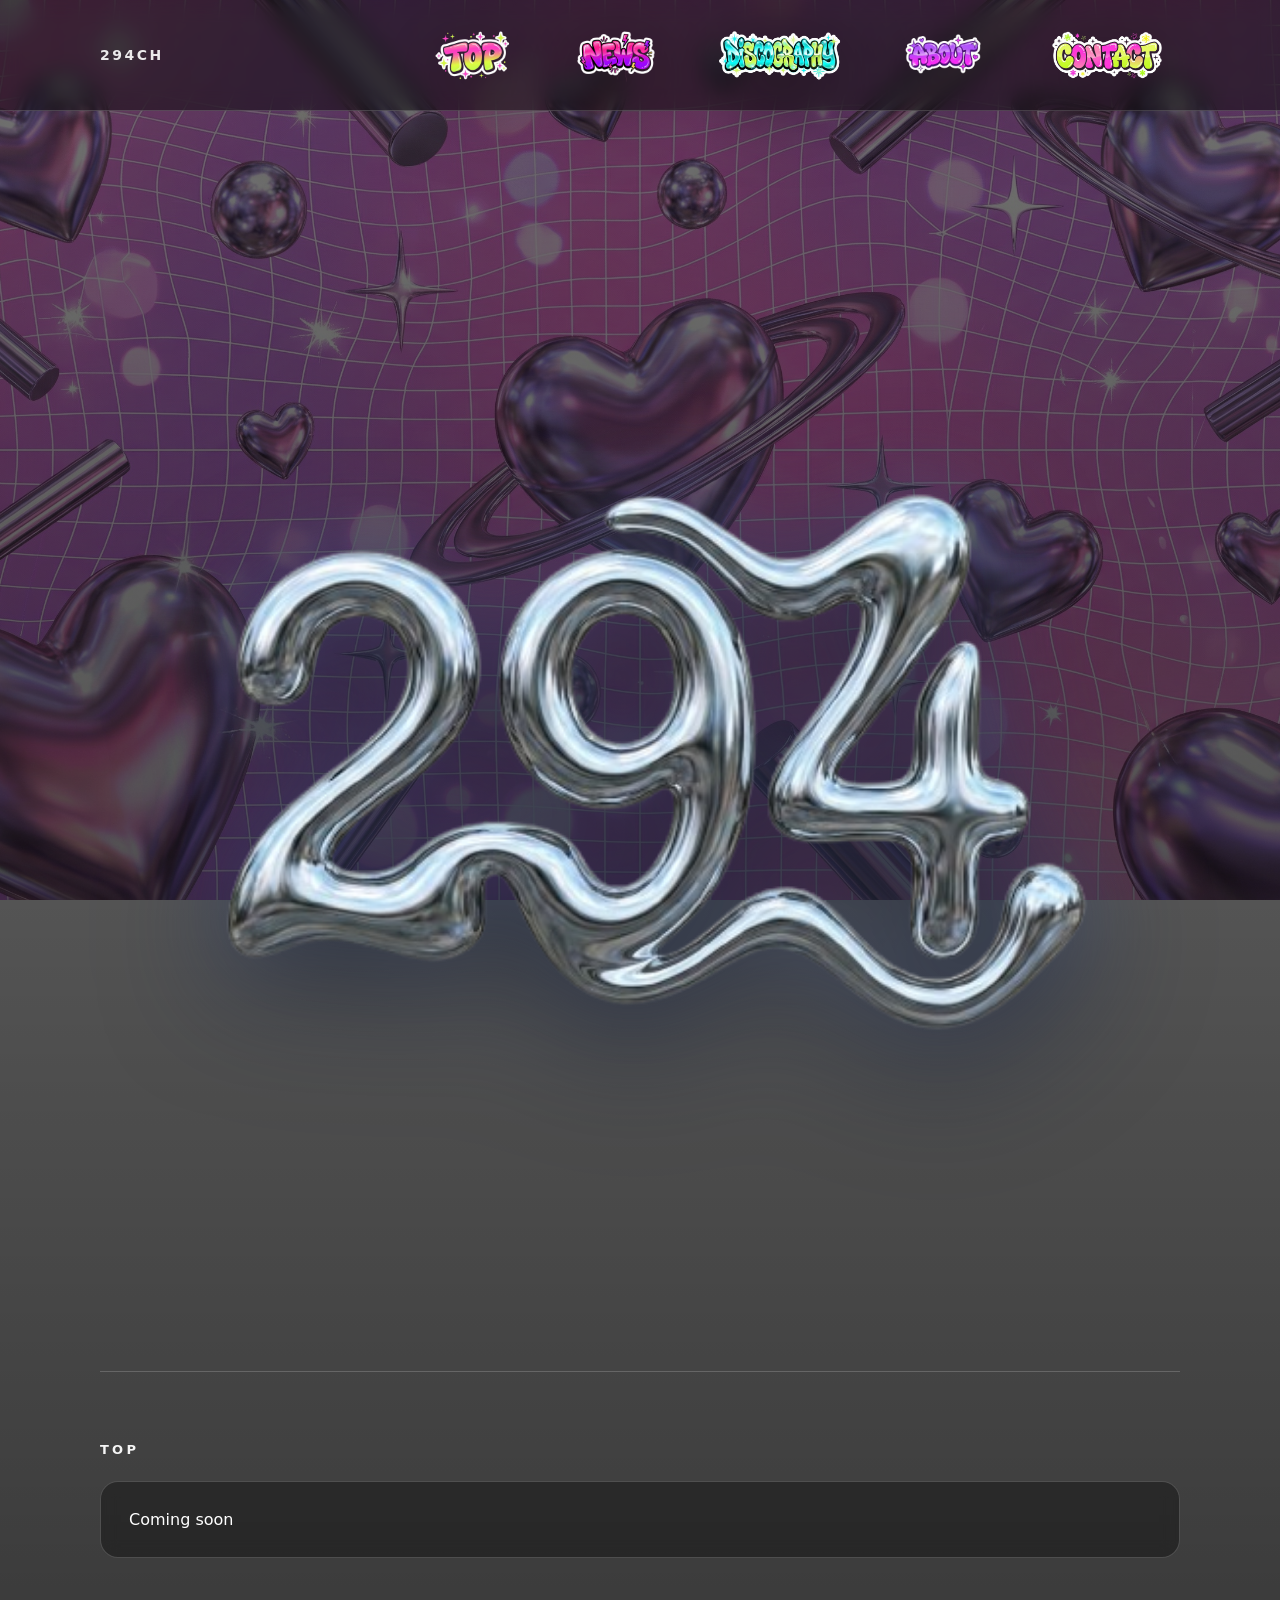
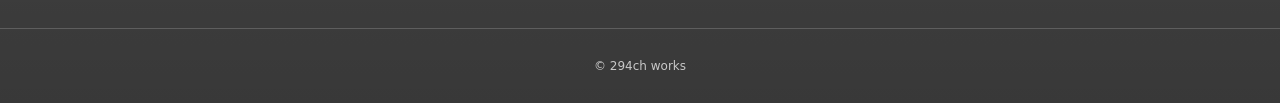
==== index.html @ 2a7dd972 "Update index.html" ====
<!-- index.html -->
<!doctype html>
<html lang="ja">
<head>
<meta charset="utf-8">
<meta name="viewport" content="width=device-width, initial-scale=1">
<title>294. | Official Website</title>
<link rel="icon" type="image/png" href="294_logo_White_AI_data_0226-removebg-preview.png">

<style>
*{margin:0;padding:0;box-sizing:border-box}
:root{
  --fg:#ffffff;
  --muted:rgba(255,255,255,.72);
  --line:rgba(255,255,255,.18);
  --soft:rgba(255,255,255,.10);
}

body{
  color:var(--fg);
  font-family: ui-sans-serif, system-ui, -apple-system,
  "Hiragino Kaku Gothic ProN", "Noto Sans JP", sans-serif;
  background:url("bg.png") center / cover no-repeat fixed;
}

a{color:inherit;text-decoration:none}
.container{max-width:1120px;margin:0 auto;padding:0 20px}

.bg-dim{
  min-height:100vh;
  background:linear-gradient(to bottom, rgba(0,0,0,.55), rgba(0,0,0,.78));
}

/* ====== PAGE DIM OVERLAY（nav hoverでページ全体を暗く） ====== */
.page-dim{
  position:fixed;
  inset:0;
  background:rgba(0,0,0,.22);
  opacity:0;
  transition:opacity .18s ease;
  pointer-events:none;
  z-index:9; /* header(10)より下 */
}
body.nav-hover .page-dim{opacity:1}

/* ====== HEADER（共通） ====== */
header{
  position:sticky;top:0;z-index:10;
  background:rgba(0,0,0,.45);
  backdrop-filter:blur(10px);
  border-bottom:1px solid var(--line);
}
.header-inner{
  display:flex;justify-content:space-between;align-items:center;
  height:110px;
}
.logo{
  font-weight:800;letter-spacing:.18em;font-size:14px;opacity:.9;
}

/* ====== NAV（共通） ====== */
nav{
  display:flex;
  gap:40px;
  align-items:center;
}
nav a{
  display:inline-flex;
  align-items:center;
  padding:10px 6px;
  transition: transform .22s ease, opacity .22s ease, filter .22s ease;
  transform:translateZ(0);
  position:relative;
  z-index:10;
}
.nav-sticker{
  height:90px;
  width:auto;
  display:block;
  filter: drop-shadow(0 20px 40px rgba(0,0,0,.65));
  transition: transform .22s ease, filter .22s ease;
}

/* PC hover（過剰拡大＋他を薄く） */
@media (hover:hover) and (pointer:fine){
  nav:hover a{opacity:.25;filter:brightness(.78)}
  nav a:hover{opacity:1;filter:brightness(1);transform:scale(1.55);z-index:11}
  nav a:hover .nav-sticker{filter: drop-shadow(0 28px 55px rgba(0,0,0,.78))}
  nav a:active{transform:scale(1.42)}
}

/* スマホ：はみ出し防止＆均等配置 */
@media (max-width:560px){
  .header-inner{height:88px}
  .logo{display:none}
  nav{
    width:100%;
    justify-content:space-between;
    gap:10px;
    overflow:hidden;
  }
  nav a{
    padding:8px 0;
    flex:1 1 20%;
    justify-content:center;
    transform:none !important;
  }
  .nav-sticker{height:56px}
}

/* ====== HERO / SECTION ====== */
.hero{
  padding:160px 0 120px;
  display:flex;
  flex-direction:column;
  align-items:center;
  text-align:center;
}
.hero-logo{
  width:100%;
  max-width:980px;
}
.hero-logo img{
  width:100%;
  height:auto;
  display:block;
  animation: floatLogo 6s ease-in-out infinite;
  filter:
    drop-shadow(0 30px 60px rgba(0,0,0,.60))
    drop-shadow(0 0 42px rgba(120,160,255,.30));
  transform: translateZ(0);
}
@keyframes floatLogo{
  0%{transform:translateY(0)}
  50%{transform:translateY(-14px)}
  100%{transform:translateY(0)}
}
@media (prefers-reduced-motion: reduce){
  .hero-logo img{animation:none}
}
@media (max-width:560px){
  .hero{padding:140px 0 90px}
  .hero-logo{max-width:92vw}
}

/* content */
.section{padding:70px 0;border-top:1px solid var(--line)}
.section h2{font-size:13px;letter-spacing:.25em;margin-bottom:24px;opacity:.95}
.card{
  border:1px solid var(--line);
  background:rgba(0,0,0,.35);
  backdrop-filter:blur(8px);
  padding:28px;
  border-radius:18px;
}
footer{
  border-top:1px solid var(--line);
  padding:30px 0;
  font-size:12px;
  color:var(--muted);
  text-align:center;
}
</style>
</head>

<body>
<div class="page-dim" aria-hidden="true"></div>

<div class="bg-dim">
<header>
  <div class="container header-inner">
    <div class="logo">294CH</div>
    <nav aria-label="Site navigation">
      <a href="index.html" aria-label="TOP"><img class="nav-sticker" src="top_touka.png" alt="TOP"></a>
      <a href="news.html" aria-label="NEWS"><img class="nav-sticker" src="news_touka.png" alt="NEWS"></a>
      <a href="discography.html" aria-label="DISCOGRAPHY"><img class="nav-sticker" src="discography_touka.png" alt="DISCOGRAPHY"></a>
      <a href="about.html" aria-label="ABOUT"><img class="nav-sticker" src="about_touka.png" alt="ABOUT"></a>
      <a href="contact.html" aria-label="CONTACT"><img class="nav-sticker" src="contact_touka.png" alt="CONTACT"></a>
    </nav>
  </div>
</header>

<main class="container">
  <section class="hero">
    <h1 class="hero-logo">
      <img src="294_logo_White_AI_data_0226-removebg-preview.png" alt="294.">
    </h1>
  </section>

  <section class="section">
    <h2>TOP</h2>
    <div class="card">Coming soon</div>
  </section>
</main>

<footer>© 294ch works</footer>
</div>

<script>
const body = document.body;
const nav = document.querySelector("header nav");
if (nav) {
  nav.addEventListener("mouseenter", ()=> body.classList.add("nav-hover"));
  nav.addEventListener("mouseleave", ()=> body.classList.remove("nav-hover"));
  nav.addEventListener("focusin", ()=> body.classList.add("nav-hover"));
  nav.addEventListener("focusout", (e)=>{
    if(!nav.contains(e.relatedTarget)) body.classList.remove("nav-hover");
  });
}
</script>
</body>
</html>
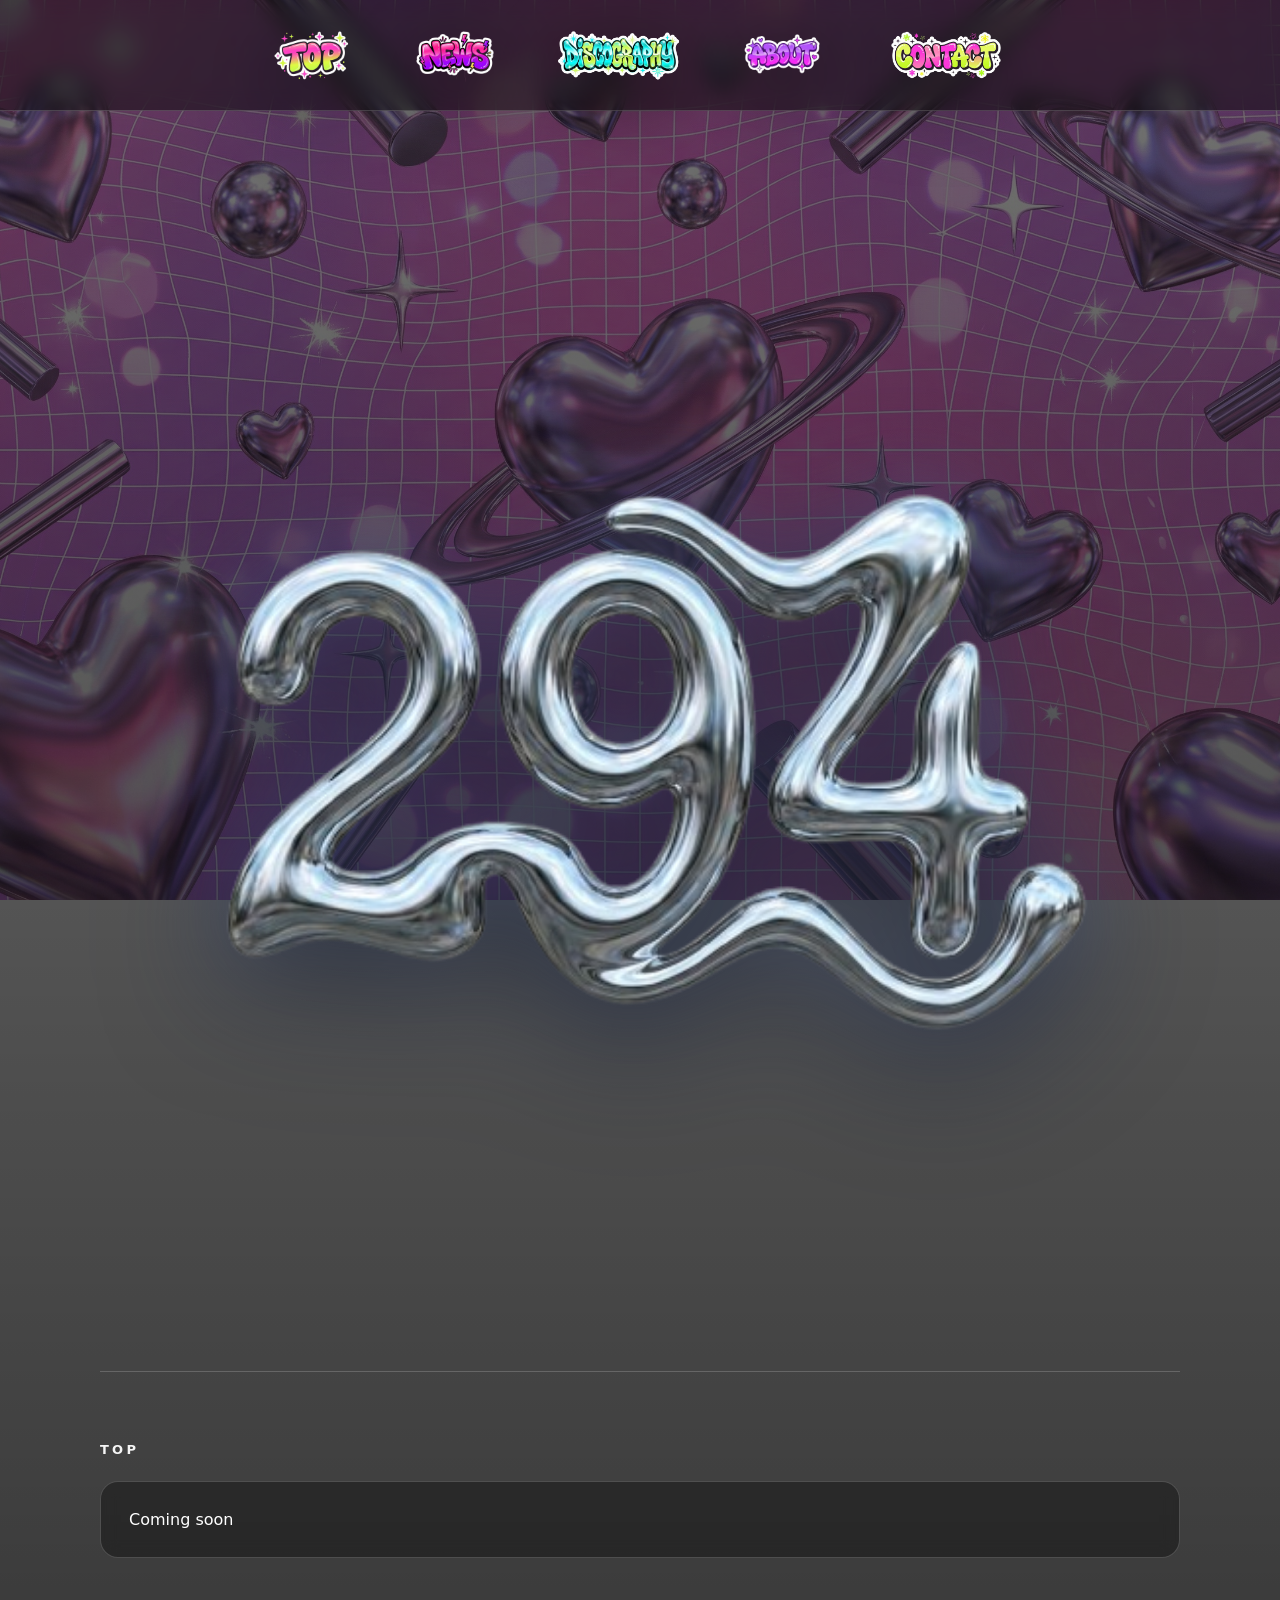
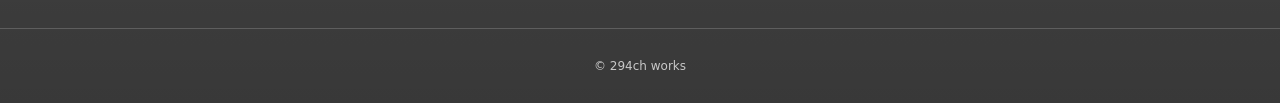
==== commit 6978aae8: "Update index.html" ====
--- a/index.html
+++ b/index.html
@@ -1,4 +1,3 @@
-<!-- index.html -->
 <!doctype html>
 <html lang="ja">
 <head>
@@ -51,16 +50,16 @@
   border-bottom:1px solid var(--line);
 }
 .header-inner{
-  display:flex;justify-content:space-between;align-items:center;
+  display:flex;
+  justify-content:center; /* ★統一：中央固定 */
+  align-items:center;
   height:110px;
-}
-.logo{
-  font-weight:800;letter-spacing:.18em;font-size:14px;opacity:.9;
 }
 
 /* ====== NAV（共通） ====== */
 nav{
   display:flex;
+  justify-content:center; /* ★統一：中央固定 */
   gap:40px;
   align-items:center;
 }
@@ -74,7 +73,7 @@
   z-index:10;
 }
 .nav-sticker{
-  height:90px;
+  height:90px; /* ★統一 */
   width:auto;
   display:block;
   filter: drop-shadow(0 20px 40px rgba(0,0,0,.65));
@@ -89,19 +88,18 @@
   nav a:active{transform:scale(1.42)}
 }
 
-/* スマホ：はみ出し防止＆均等配置 */
+/* スマホ：中央固定（★統一） */
 @media (max-width:560px){
   .header-inner{height:88px}
-  .logo{display:none}
   nav{
     width:100%;
-    justify-content:space-between;
+    justify-content:center;
     gap:10px;
     overflow:hidden;
   }
   nav a{
     padding:8px 0;
-    flex:1 1 20%;
+    flex:0 0 auto;
     justify-content:center;
     transform:none !important;
   }
@@ -169,7 +167,6 @@
 <div class="bg-dim">
 <header>
   <div class="container header-inner">
-    <div class="logo">294CH</div>
     <nav aria-label="Site navigation">
       <a href="index.html" aria-label="TOP"><img class="nav-sticker" src="top_touka.png" alt="TOP"></a>
       <a href="news.html" aria-label="NEWS"><img class="nav-sticker" src="news_touka.png" alt="NEWS"></a>
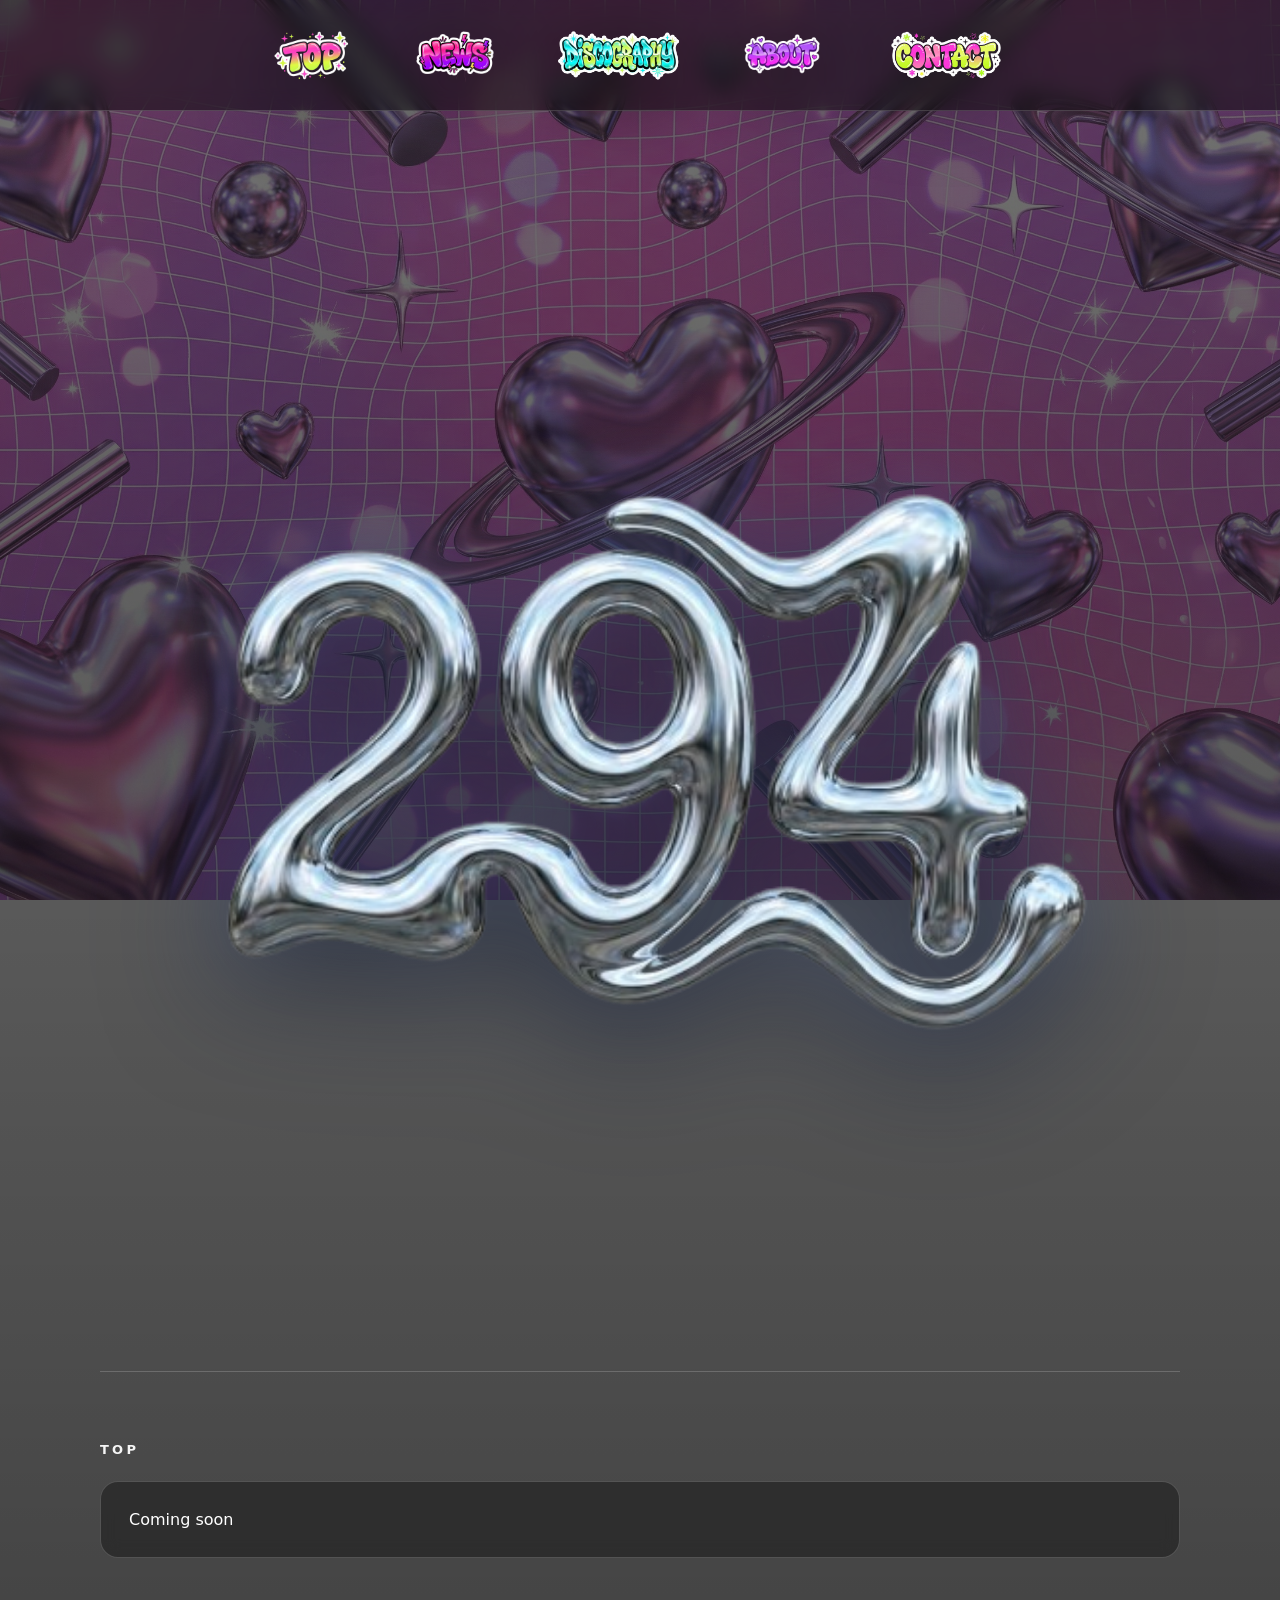
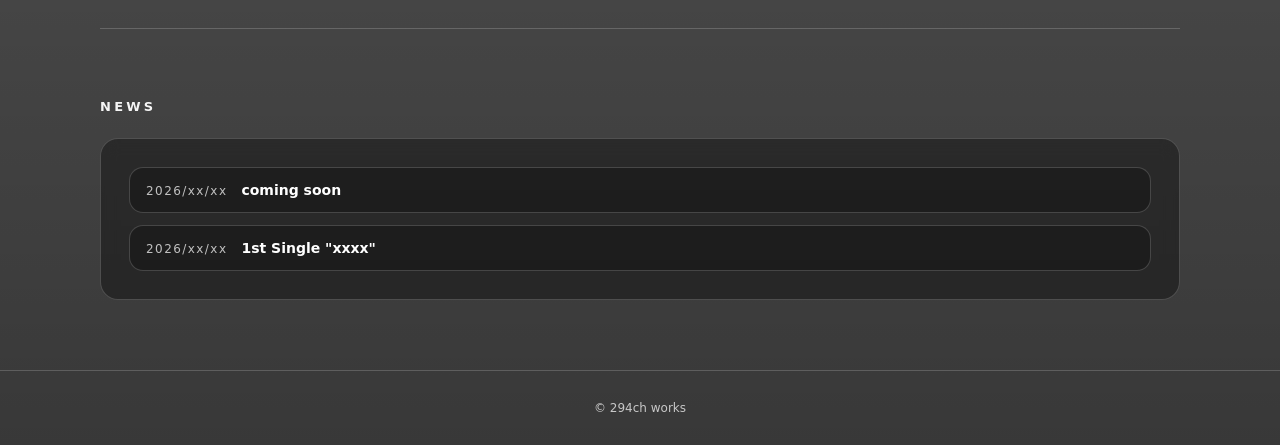
==== commit 7e62927b: "Update index.html" ====
--- a/index.html
+++ b/index.html
@@ -51,7 +51,7 @@
 }
 .header-inner{
   display:flex;
-  justify-content:center; /* ★統一：中央固定 */
+  justify-content:center;
   align-items:center;
   height:110px;
 }
@@ -59,7 +59,7 @@
 /* ====== NAV（共通） ====== */
 nav{
   display:flex;
-  justify-content:center; /* ★統一：中央固定 */
+  justify-content:center;
   gap:40px;
   align-items:center;
 }
@@ -73,7 +73,7 @@
   z-index:10;
 }
 .nav-sticker{
-  height:90px; /* ★統一 */
+  height:90px;
   width:auto;
   display:block;
   filter: drop-shadow(0 20px 40px rgba(0,0,0,.65));
@@ -88,7 +88,7 @@
   nav a:active{transform:scale(1.42)}
 }
 
-/* スマホ：中央固定（★統一） */
+/* スマホ：中央固定 */
 @media (max-width:560px){
   .header-inner{height:88px}
   nav{
@@ -158,6 +158,34 @@
   color:var(--muted);
   text-align:center;
 }
+
+/* ===== TOPのNEWSティザー（追加） ===== */
+.news-teaser{
+  display:flex;
+  flex-direction:column;
+  gap:12px;
+}
+.news-teaser a{
+  display:flex;
+  align-items:baseline;
+  gap:14px;
+  padding:14px 16px;
+  border:1px solid var(--line);
+  border-radius:14px;
+  background:rgba(0,0,0,.28);
+  transition:transform .18s ease, background .18s ease, opacity .18s ease;
+}
+.news-teaser a:hover{transform:scale(1.01); background:rgba(0,0,0,.33)}
+.news-teaser .date{
+  font-size:12px;
+  color:var(--muted);
+  letter-spacing:.12em;
+  white-space:nowrap;
+}
+.news-teaser .title{
+  font-size:14px;
+  font-weight:700;
+}
 </style>
 </head>
 
@@ -188,6 +216,24 @@
     <h2>TOP</h2>
     <div class="card">Coming soon</div>
   </section>
+
+  <!-- ★追加：TOPにNEWSタブ（タイトルだけ） -->
+  <section class="section">
+    <h2>NEWS</h2>
+    <div class="card">
+      <div class="news-teaser">
+        <a href="news.html#news-1" aria-label="NEWS: coming soon">
+          <span class="date">2026/xx/xx</span>
+          <span class="title">coming soon</span>
+        </a>
+
+        <a href="news.html#news-2" aria-label="NEWS: 1st Single &quot;xxxx&quot;">
+          <span class="date">2026/xx/xx</span>
+          <span class="title">1st Single &quot;xxxx&quot;</span>
+        </a>
+      </div>
+    </div>
+  </section>
 </main>
 
 <footer>© 294ch works</footer>
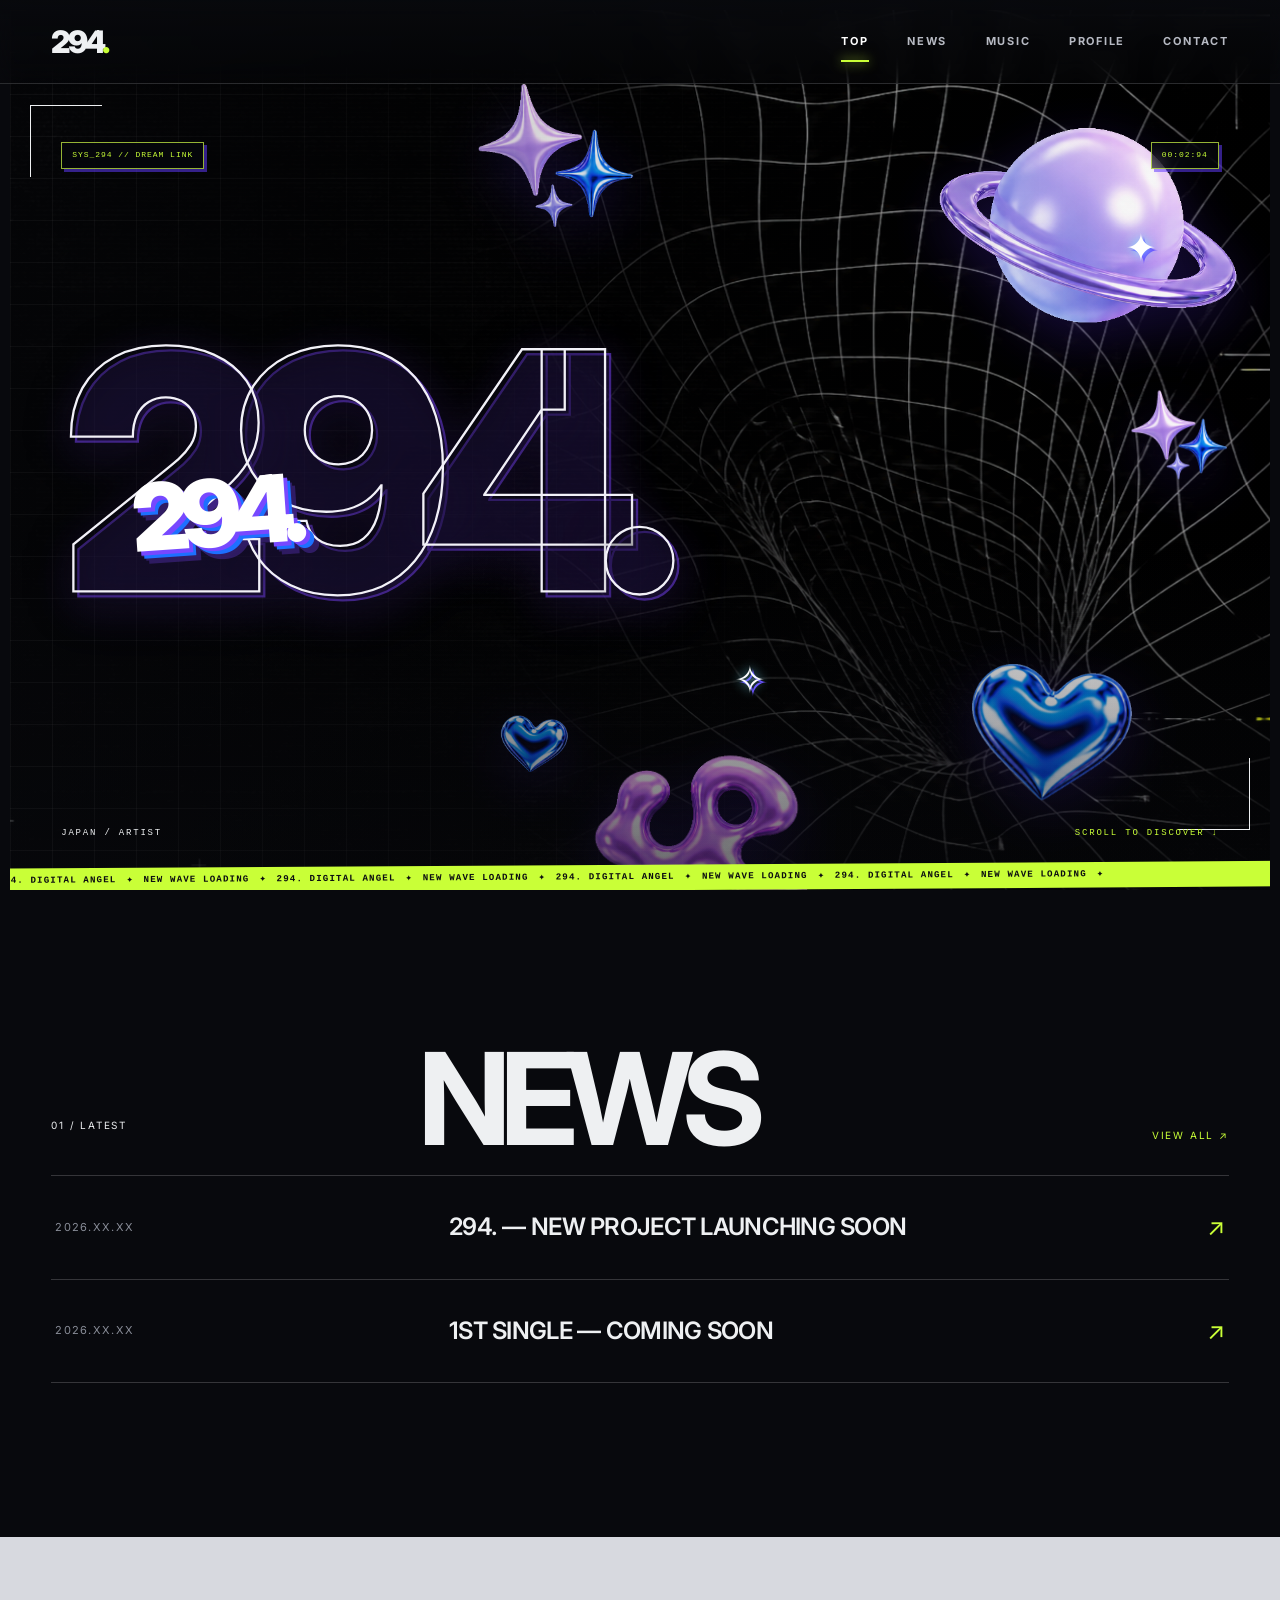
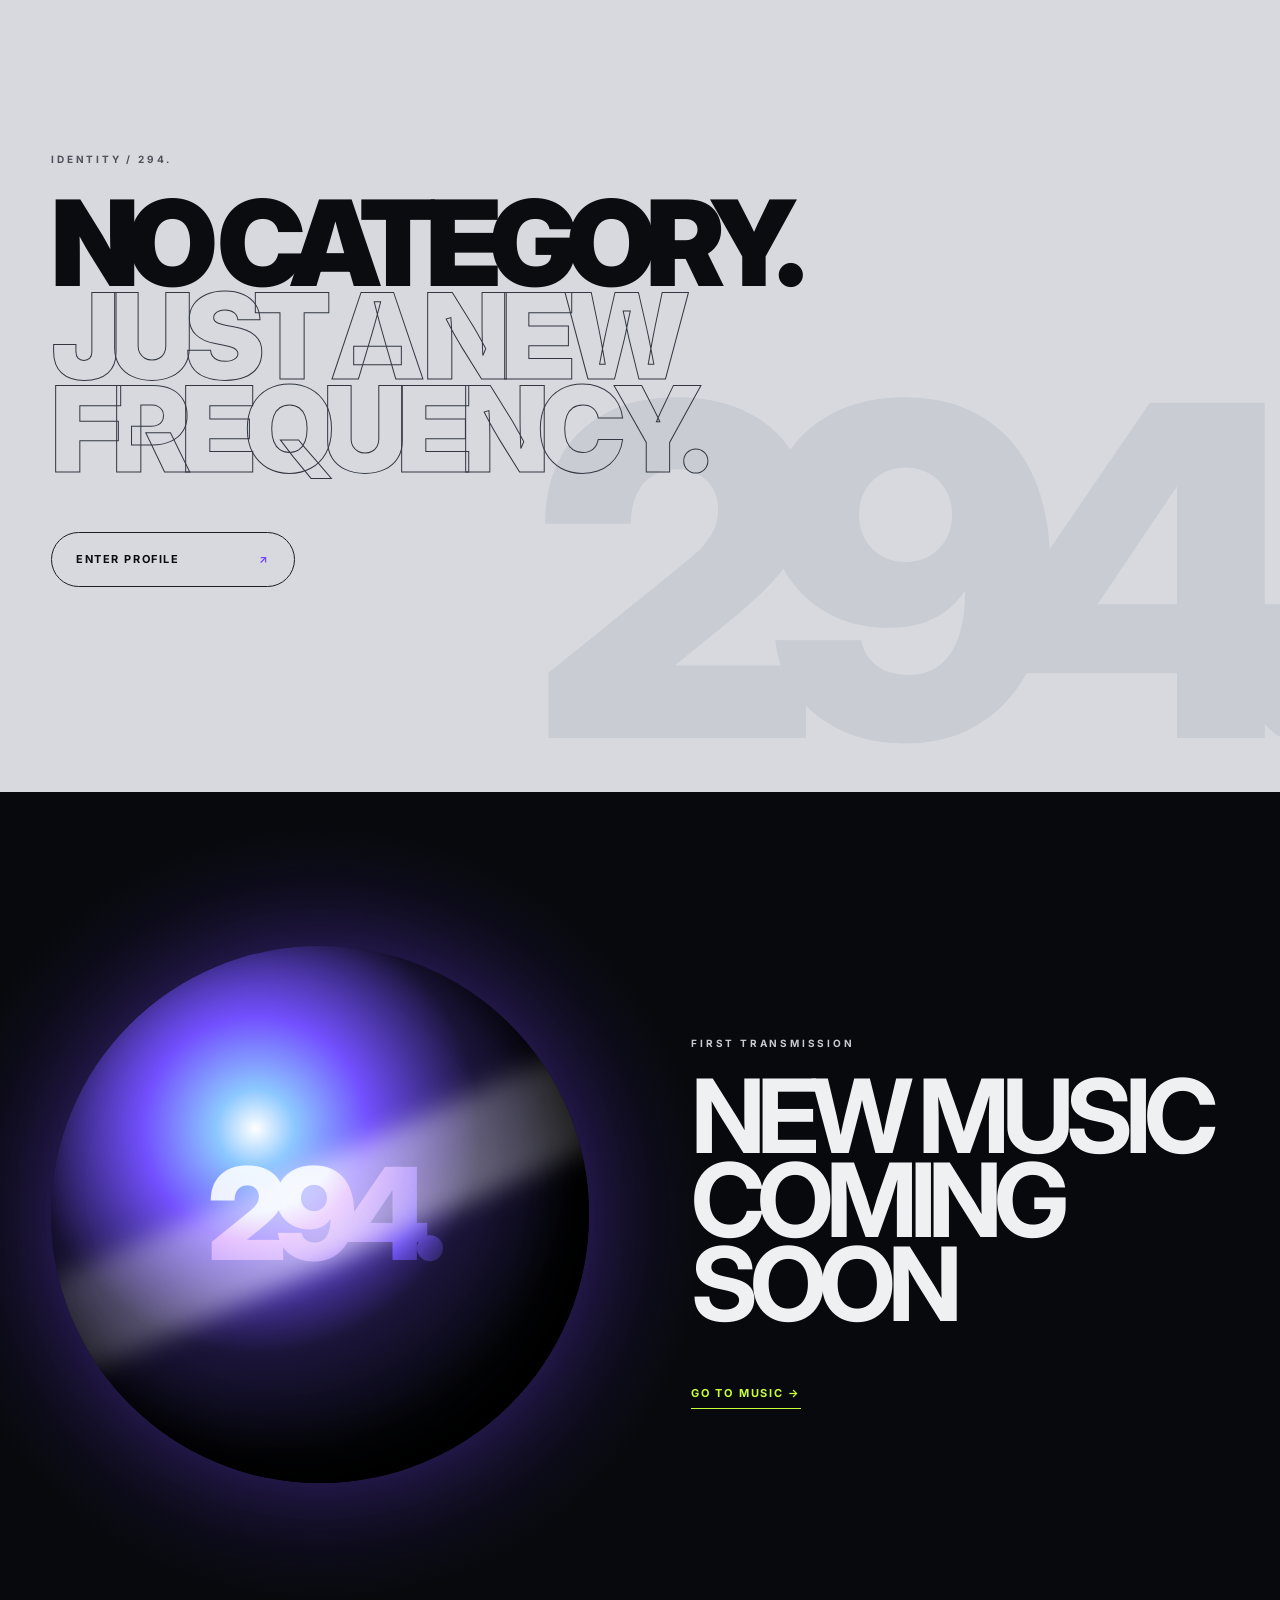
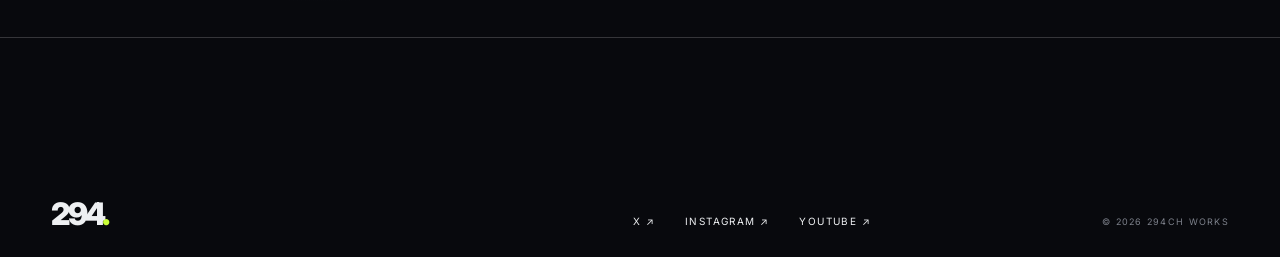
==== commit a8917b7c: "Redesign 294 artist website" ====
--- a/index.html
+++ b/index.html
@@ -1,255 +1,78 @@
 <!doctype html>
-<html lang="ja">
+<html lang="ja" data-page="top">
 <head>
-<meta charset="utf-8">
-<meta name="viewport" content="width=device-width, initial-scale=1">
-<title>294. | Official Website</title>
-<link rel="icon" type="image/png" href="294_logo_White_AI_data_0226-removebg-preview.png">
+  <meta charset="utf-8">
+  <meta name="viewport" content="width=device-width,initial-scale=1">
+  <meta name="theme-color" content="#08090d">
+  <meta name="description" content="アーティスト 294. のオフィシャルサイト。最新情報、音楽、プロフィールはこちら。">
+  <title>294. — Official Website</title>
+  <link rel="stylesheet" href="/assets/site.css?v=20260806-8">
+  <script defer src="/assets/site.js?v=20260806-8"></script>
+</head>
+<body>
+  <header class="site-header">
+    <a class="wordmark" href="/" aria-label="294. トップへ">294<span>.</span></a>
+    <button class="menu-button" type="button" aria-expanded="false" aria-controls="site-nav"><span></span><span></span><span></span><b>MENU</b></button>
+    <nav id="site-nav" class="site-nav" aria-label="メインメニュー">
+      <a class="active" href="/">TOP</a><a href="/news/">NEWS</a><a href="/discography/">MUSIC</a><a href="/about/">PROFILE</a><a href="/contact/">CONTACT</a>
+    </nav>
+  </header>
 
-<style>
-*{margin:0;padding:0;box-sizing:border-box}
-:root{
-  --fg:#ffffff;
-  --muted:rgba(255,255,255,.72);
-  --line:rgba(255,255,255,.18);
-  --soft:rgba(255,255,255,.10);
-}
+  <main>
+    <section class="hero">
+      <div class="tunnel-stage">
+        <img class="hero-art tunnel-layer tunnel-one" src="/assets/images/294-y2k-base-v3.png?v=20260806-8" alt="ワイヤーフレームの無限回廊が続く294.のY2Kキービジュアル">
+        <img class="hero-art tunnel-layer tunnel-two" src="/assets/images/294-y2k-base-v3.png?v=20260806-8" alt="">
+        <img class="hero-art tunnel-layer tunnel-three" src="/assets/images/294-y2k-base-v3.png?v=20260806-8" alt="">
+      </div>
+      <div class="object-stage" aria-hidden="true">
+        <span class="object-layer object-planet" data-depth="1.2"></span>
+        <span class="object-layer object-heart" data-depth="1.8"></span>
+        <span class="object-layer object-stars" data-depth="2.3"></span>
+        <span class="object-layer object-blob" data-depth="1.5"></span>
+        <span class="object-layer object-heart-mini" data-depth="2.8"></span>
+        <span class="object-layer object-stars-mini" data-depth="3.1"></span>
+      </div>
+      <div class="hero-shade"></div>
+      <div class="y2k-layer" aria-hidden="true">
+        <span class="pixel-star star-a">✦</span><span class="pixel-star star-b">✧</span>
+        <span class="hud-code">SYS_294 // DREAM LINK</span>
+        <span class="hud-time">00:02:94</span>
+        <span class="corner corner-a"></span><span class="corner corner-b"></span>
+      </div>
+      <div class="hero-copy">
+        <h1><span>294</span><i>.</i></h1>
+      </div>
+      <div class="hero-footer"><span>JAPAN / ARTIST</span><a href="#latest">SCROLL TO DISCOVER ↓</a></div>
+      <div class="signal-strip" aria-hidden="true"><span>294. DIGITAL ANGEL　✦　NEW WAVE LOADING　✦　294. DIGITAL ANGEL　✦　NEW WAVE LOADING　✦　</span><span>294. DIGITAL ANGEL　✦　NEW WAVE LOADING　✦　294. DIGITAL ANGEL　✦　NEW WAVE LOADING　✦　</span></div>
+    </section>
 
-body{
-  color:var(--fg);
-  font-family: ui-sans-serif, system-ui, -apple-system,
-  "Hiragino Kaku Gothic ProN", "Noto Sans JP", sans-serif;
-  background:url("bg.png") center / cover no-repeat fixed;
-}
+    <section id="latest" class="section latest reveal">
+      <div class="section-head"><p>01 / LATEST</p><h2>NEWS</h2><a href="/news/">VIEW ALL ↗</a></div>
+      <a class="news-feature" href="/news/#debut">
+        <span class="news-date">2026.XX.XX</span>
+        <span class="news-title">294. — NEW PROJECT LAUNCHING SOON</span>
+        <span class="arrow">↗</span>
+      </a>
+      <a class="news-feature" href="/news/#single">
+        <span class="news-date">2026.XX.XX</span>
+        <span class="news-title">1ST SINGLE — COMING SOON</span>
+        <span class="arrow">↗</span>
+      </a>
+    </section>
 
-a{color:inherit;text-decoration:none}
-.container{max-width:1120px;margin:0 auto;padding:0 20px}
+    <section class="statement reveal">
+      <p class="eyebrow">IDENTITY / 294.</p>
+      <p class="statement-copy">NO CATEGORY.<br><span>JUST A NEW FREQUENCY.</span></p>
+      <a class="pill" href="/about/">ENTER PROFILE <span>↗</span></a>
+    </section>
 
-.bg-dim{
-  min-height:100vh;
-  background:linear-gradient(to bottom, rgba(0,0,0,.55), rgba(0,0,0,.78));
-}
+    <section class="music-tease reveal">
+      <div class="orb" aria-hidden="true"><span>294.</span></div>
+      <div><p class="eyebrow">FIRST TRANSMISSION</p><h2>NEW MUSIC<br>COMING SOON</h2><a class="text-link" href="/discography/">GO TO MUSIC →</a></div>
+    </section>
+  </main>
 
-/* ====== PAGE DIM OVERLAY（nav hoverでページ全体を暗く） ====== */
-.page-dim{
-  position:fixed;
-  inset:0;
-  background:rgba(0,0,0,.22);
-  opacity:0;
-  transition:opacity .18s ease;
-  pointer-events:none;
-  z-index:9; /* header(10)より下 */
-}
-body.nav-hover .page-dim{opacity:1}
-
-/* ====== HEADER（共通） ====== */
-header{
-  position:sticky;top:0;z-index:10;
-  background:rgba(0,0,0,.45);
-  backdrop-filter:blur(10px);
-  border-bottom:1px solid var(--line);
-}
-.header-inner{
-  display:flex;
-  justify-content:center;
-  align-items:center;
-  height:110px;
-}
-
-/* ====== NAV（共通） ====== */
-nav{
-  display:flex;
-  justify-content:center;
-  gap:40px;
-  align-items:center;
-}
-nav a{
-  display:inline-flex;
-  align-items:center;
-  padding:10px 6px;
-  transition: transform .22s ease, opacity .22s ease, filter .22s ease;
-  transform:translateZ(0);
-  position:relative;
-  z-index:10;
-}
-.nav-sticker{
-  height:90px;
-  width:auto;
-  display:block;
-  filter: drop-shadow(0 20px 40px rgba(0,0,0,.65));
-  transition: transform .22s ease, filter .22s ease;
-}
-
-/* PC hover（過剰拡大＋他を薄く） */
-@media (hover:hover) and (pointer:fine){
-  nav:hover a{opacity:.25;filter:brightness(.78)}
-  nav a:hover{opacity:1;filter:brightness(1);transform:scale(1.55);z-index:11}
-  nav a:hover .nav-sticker{filter: drop-shadow(0 28px 55px rgba(0,0,0,.78))}
-  nav a:active{transform:scale(1.42)}
-}
-
-/* スマホ：中央固定 */
-@media (max-width:560px){
-  .header-inner{height:88px}
-  nav{
-    width:100%;
-    justify-content:center;
-    gap:10px;
-    overflow:hidden;
-  }
-  nav a{
-    padding:8px 0;
-    flex:0 0 auto;
-    justify-content:center;
-    transform:none !important;
-  }
-  .nav-sticker{height:56px}
-}
-
-/* ====== HERO / SECTION ====== */
-.hero{
-  padding:160px 0 120px;
-  display:flex;
-  flex-direction:column;
-  align-items:center;
-  text-align:center;
-}
-.hero-logo{
-  width:100%;
-  max-width:980px;
-}
-.hero-logo img{
-  width:100%;
-  height:auto;
-  display:block;
-  animation: floatLogo 6s ease-in-out infinite;
-  filter:
-    drop-shadow(0 30px 60px rgba(0,0,0,.60))
-    drop-shadow(0 0 42px rgba(120,160,255,.30));
-  transform: translateZ(0);
-}
-@keyframes floatLogo{
-  0%{transform:translateY(0)}
-  50%{transform:translateY(-14px)}
-  100%{transform:translateY(0)}
-}
-@media (prefers-reduced-motion: reduce){
-  .hero-logo img{animation:none}
-}
-@media (max-width:560px){
-  .hero{padding:140px 0 90px}
-  .hero-logo{max-width:92vw}
-}
-
-/* content */
-.section{padding:70px 0;border-top:1px solid var(--line)}
-.section h2{font-size:13px;letter-spacing:.25em;margin-bottom:24px;opacity:.95}
-.card{
-  border:1px solid var(--line);
-  background:rgba(0,0,0,.35);
-  backdrop-filter:blur(8px);
-  padding:28px;
-  border-radius:18px;
-}
-footer{
-  border-top:1px solid var(--line);
-  padding:30px 0;
-  font-size:12px;
-  color:var(--muted);
-  text-align:center;
-}
-
-/* ===== TOPのNEWSティザー（追加） ===== */
-.news-teaser{
-  display:flex;
-  flex-direction:column;
-  gap:12px;
-}
-.news-teaser a{
-  display:flex;
-  align-items:baseline;
-  gap:14px;
-  padding:14px 16px;
-  border:1px solid var(--line);
-  border-radius:14px;
-  background:rgba(0,0,0,.28);
-  transition:transform .18s ease, background .18s ease, opacity .18s ease;
-}
-.news-teaser a:hover{transform:scale(1.01); background:rgba(0,0,0,.33)}
-.news-teaser .date{
-  font-size:12px;
-  color:var(--muted);
-  letter-spacing:.12em;
-  white-space:nowrap;
-}
-.news-teaser .title{
-  font-size:14px;
-  font-weight:700;
-}
-</style>
-</head>
-
-<body>
-<div class="page-dim" aria-hidden="true"></div>
-
-<div class="bg-dim">
-<header>
-  <div class="container header-inner">
-    <nav aria-label="Site navigation">
-      <a href="index.html" aria-label="TOP"><img class="nav-sticker" src="top_touka.png" alt="TOP"></a>
-      <a href="news.html" aria-label="NEWS"><img class="nav-sticker" src="news_touka.png" alt="NEWS"></a>
-      <a href="discography.html" aria-label="DISCOGRAPHY"><img class="nav-sticker" src="discography_touka.png" alt="DISCOGRAPHY"></a>
-      <a href="about.html" aria-label="ABOUT"><img class="nav-sticker" src="about_touka.png" alt="ABOUT"></a>
-      <a href="contact.html" aria-label="CONTACT"><img class="nav-sticker" src="contact_touka.png" alt="CONTACT"></a>
-    </nav>
-  </div>
-</header>
-
-<main class="container">
-  <section class="hero">
-    <h1 class="hero-logo">
-      <img src="294_logo_White_AI_data_0226-removebg-preview.png" alt="294.">
-    </h1>
-  </section>
-
-  <section class="section">
-    <h2>TOP</h2>
-    <div class="card">Coming soon</div>
-  </section>
-
-  <!-- ★追加：TOPにNEWSタブ（タイトルだけ） -->
-  <section class="section">
-    <h2>NEWS</h2>
-    <div class="card">
-      <div class="news-teaser">
-        <a href="news.html#news-1" aria-label="NEWS: coming soon">
-          <span class="date">2026/xx/xx</span>
-          <span class="title">coming soon</span>
-        </a>
-
-        <a href="news.html#news-2" aria-label="NEWS: 1st Single &quot;xxxx&quot;">
-          <span class="date">2026/xx/xx</span>
-          <span class="title">1st Single &quot;xxxx&quot;</span>
-        </a>
-      </div>
-    </div>
-  </section>
-</main>
-
-<footer>© 294ch works</footer>
-</div>
-
-<script>
-const body = document.body;
-const nav = document.querySelector("header nav");
-if (nav) {
-  nav.addEventListener("mouseenter", ()=> body.classList.add("nav-hover"));
-  nav.addEventListener("mouseleave", ()=> body.classList.remove("nav-hover"));
-  nav.addEventListener("focusin", ()=> body.classList.add("nav-hover"));
-  nav.addEventListener("focusout", (e)=>{
-    if(!nav.contains(e.relatedTarget)) body.classList.remove("nav-hover");
-  });
-}
-</script>
+  <footer class="site-footer"><a class="wordmark" href="/">294<span>.</span></a><div class="footer-links"><a href="https://x.com/294ch_com" target="_blank" rel="noopener">X ↗</a><a href="#">INSTAGRAM ↗</a><a href="#">YOUTUBE ↗</a></div><small>© 2026 294CH WORKS</small></footer>
 </body>
 </html>
--- a/assets/site.css
+++ b/assets/site.css
@@ -0,0 +1,28 @@
+@import url('https://fonts.googleapis.com/css2?family=Inter:wght@400;500;600;700;800;900&family=Noto+Sans+JP:wght@400;500;700;900&display=swap');
+
+:root{--ink:#08090d;--paper:#eef0f2;--silver:#c8cbd3;--lime:#c9ff37;--violet:#7448ff;--line:rgba(255,255,255,.18);--pad:clamp(20px,4vw,64px)}
+*{box-sizing:border-box}html{scroll-behavior:smooth;background:var(--ink)}body{margin:0;background:var(--ink);color:var(--paper);font-family:Inter,"Noto Sans JP",sans-serif;line-height:1.6;overflow-x:hidden}a{color:inherit;text-decoration:none}img{display:block;max-width:100%}button,input,textarea{font:inherit}::selection{background:var(--lime);color:var(--ink)}
+.site-header{position:fixed;inset:0 0 auto;z-index:50;height:84px;padding:0 var(--pad);display:flex;align-items:center;justify-content:space-between;border-bottom:1px solid rgba(255,255,255,.14);background:linear-gradient(#08090dd9,#08090d45);backdrop-filter:blur(14px)}
+.wordmark{font-size:31px;font-weight:900;letter-spacing:-.1em;line-height:1}.wordmark span,.page-title h1 span{color:var(--lime)}
+.site-nav{display:flex;align-items:center;gap:clamp(20px,3vw,52px)}.site-nav a{position:relative;font-size:11px;font-weight:700;letter-spacing:.16em;color:#b7bac3}.site-nav a:hover,.site-nav a.active{color:#fff}.site-nav a.active:after{content:"";position:absolute;left:0;right:0;bottom:-12px;height:2px;background:var(--lime);box-shadow:0 0 12px var(--lime)}
+.menu-button{display:none}
+.hero{height:100svh;min-height:680px;position:relative;isolation:isolate;overflow:hidden;border:10px solid #08090d}.tunnel-stage{position:absolute;inset:-4%;z-index:-4;overflow:hidden;background:#050609}.hero-art,.hero-canvas{position:absolute;inset:0;width:100%;height:100%;object-fit:cover;object-position:center}.tunnel-layer{transform-origin:70% 69%;will-change:transform,opacity;animation:tunnel-flight 12s linear infinite}.tunnel-one{animation-delay:0s}.tunnel-two{animation-delay:-4s}.tunnel-three{animation-delay:-8s}.hero-canvas{opacity:0;transition:opacity .8s ease;filter:saturate(1.08) contrast(1.04);will-change:contents}.hero.canvas-ready .hero-canvas{opacity:1}.hero.canvas-ready .hero-art{opacity:0}.hero-shade{position:absolute;inset:0;z-index:-2;background:linear-gradient(90deg,rgba(8,9,13,.52) 0%,rgba(8,9,13,.12) 46%,rgba(8,9,13,.01)),linear-gradient(0deg,rgba(8,9,13,.58),transparent 40%)}.hero:after{content:"";position:absolute;inset:0;z-index:-1;background-image:linear-gradient(rgba(255,255,255,.035) 1px,transparent 1px),linear-gradient(90deg,rgba(255,255,255,.035) 1px,transparent 1px);background-size:42px 42px;mask-image:linear-gradient(to right,#000,transparent 72%);mix-blend-mode:screen}
+.hero-copy{position:absolute;left:var(--pad);top:50%;transform:translateY(-43%);z-index:4}.eyebrow{font-size:10px;font-weight:700;letter-spacing:.28em;color:#c7cad2}.hero h1{position:relative;margin:8px 0 0;font-size:clamp(150px,26vw,420px);font-weight:900;line-height:.7;letter-spacing:-.11em;filter:drop-shadow(5px 5px 0 #7b45ff99)}.hero h1 span,.hero h1 i{background:none;color:rgba(4,5,8,.2);-webkit-text-stroke:clamp(1.5px,.18vw,3px) #f2f1f8;filter:drop-shadow(0 8px 22px #000)}.hero h1 i{font-style:normal}.hero h1:after{content:"294.";position:absolute;left:12%;top:48%;font-size:.28em;line-height:1;color:#fff;-webkit-text-stroke:0;letter-spacing:-.1em;text-shadow:4px 4px 0 #7748ff,7px 7px 0 #1d70ff;transform:rotate(-4deg)}.hero-footer{position:absolute;bottom:50px;left:var(--pad);right:var(--pad);z-index:5;display:flex;justify-content:space-between;font-family:monospace;font-size:9px;letter-spacing:.2em}.hero-footer a{color:var(--lime)}
+.y2k-layer{position:absolute;inset:0;z-index:3;pointer-events:none;font-family:monospace}.pixel-star{position:absolute;color:#fff;font-size:clamp(22px,3vw,42px);text-shadow:0 0 12px #80e8ff,3px 3px 0 #6944ff;animation:star-pulse 2.2s steps(2,end) infinite}.star-a{right:9%;top:24%}.star-b{right:40%;bottom:20%;animation-delay:-1.1s}.hud-code,.hud-time{position:absolute;border:1px solid rgba(211,255,73,.7);background:rgba(6,8,15,.58);backdrop-filter:blur(8px);padding:6px 10px;color:var(--lime);font-size:8px;letter-spacing:.12em;box-shadow:3px 3px 0 #623cff88}.hud-code{left:var(--pad);top:15%}.hud-time{right:var(--pad);top:15%}.corner{position:absolute;width:72px;height:72px;border-color:rgba(255,255,255,.72)}.corner-a{left:20px;top:95px;border-left:1px solid;border-top:1px solid}.corner-b{right:20px;bottom:60px;border-right:1px solid;border-bottom:1px solid}.signal-strip{position:absolute;left:0;right:0;bottom:0;z-index:8;height:25px;display:flex;overflow:hidden;background:var(--lime);color:#0b0d11;font:800 9px/25px monospace;letter-spacing:.12em;white-space:nowrap;transform:rotate(-.35deg) scale(1.02)}.signal-strip span{display:block;min-width:max-content;animation:ticker 16s linear infinite}
+.object-stage{position:absolute;inset:0;z-index:-3;pointer-events:none;overflow:hidden}.object-layer{position:absolute;display:block;aspect-ratio:1.5;background-image:url('/assets/images/294-y2k-objects-v3-alpha.png');background-repeat:no-repeat;background-size:200% 200%;filter:drop-shadow(0 18px 28px rgba(58,32,156,.38));will-change:transform;--px:0px;--py:0px}.object-planet{width:clamp(330px,38vw,620px);right:-4%;top:6%;background-position:0 0;animation:float-planet 9s ease-in-out infinite}.object-heart{width:clamp(220px,24vw,390px);right:4%;bottom:7%;background-position:100% 0;animation:float-heart 7.4s ease-in-out infinite}.object-stars{width:clamp(180px,21vw,340px);left:32%;top:8%;background-position:0 100%;animation:float-stars 6.8s ease-in-out infinite}.object-blob{width:clamp(250px,29vw,470px);right:29%;bottom:-11%;background-position:100% 100%;animation:float-blob 10.5s ease-in-out infinite}.object-heart-mini{width:clamp(90px,10vw,160px);left:37%;bottom:12%;background-position:100% 0;animation:float-heart-mini 5.8s ease-in-out infinite}.object-stars-mini{width:clamp(110px,13vw,210px);right:1%;top:43%;background-position:0 100%;animation:float-stars-mini 5.2s ease-in-out infinite}
+.section{padding:clamp(90px,12vw,180px) var(--pad)}.section-head{display:grid;grid-template-columns:1fr 2fr auto;align-items:end;padding-bottom:32px;border-bottom:1px solid var(--line)}.section-head p,.section-head a{font-size:10px;letter-spacing:.18em}.section-head h2{margin:0;font-size:clamp(62px,10vw,150px);line-height:.7;letter-spacing:-.09em}.section-head a{color:var(--lime)}
+.news-feature{display:grid;grid-template-columns:1fr 2fr auto;gap:30px;align-items:center;padding:32px 4px;border-bottom:1px solid var(--line);transition:.25s}.news-feature:hover{padding-left:16px;background:linear-gradient(90deg,rgba(201,255,55,.08),transparent)}.news-date{font-size:11px;color:#898d98;letter-spacing:.12em}.news-title{font-size:clamp(14px,2vw,24px);font-weight:600;letter-spacing:-.03em}.arrow{font-size:24px;color:var(--lime)}
+.statement{padding:clamp(110px,16vw,230px) var(--pad);background:#d7d9df;color:#0b0c10;position:relative;overflow:hidden}.statement:after{content:"294.";position:absolute;right:-.05em;bottom:-.32em;font-size:36vw;font-weight:900;letter-spacing:-.13em;color:#c9ccd3;z-index:0}.statement>*{position:relative;z-index:1}.statement .eyebrow{color:#4d5059}.statement-copy{margin:30px 0 56px;font-size:clamp(48px,9.3vw,142px);font-weight:900;line-height:.78;letter-spacing:-.09em}.statement-copy span{color:transparent;-webkit-text-stroke:1px #333741}.pill{display:inline-flex;gap:80px;align-items:center;border:1px solid #1d1f27;border-radius:100px;padding:18px 24px;font-size:11px;font-weight:700;letter-spacing:.14em}.pill:hover{background:#0b0c10;color:#fff}.pill span{color:var(--violet)}
+.music-tease{min-height:90vh;padding:clamp(100px,12vw,180px) var(--pad);display:grid;grid-template-columns:1fr 1fr;align-items:center;gap:8vw;background:radial-gradient(circle at 25% 50%,#33216d 0,transparent 37%),#08090d}.music-tease h2{font-size:clamp(52px,8vw,124px);line-height:.82;letter-spacing:-.08em;margin:24px 0 52px}.text-link{font-size:11px;font-weight:700;letter-spacing:.16em;color:var(--lime);border-bottom:1px solid var(--lime);padding-bottom:8px}
+.orb{aspect-ratio:1;border-radius:50%;display:grid;place-items:center;position:relative;background:radial-gradient(circle at 38% 34%,#fff 0,#8cc8ff 8%,#7250ff 23%,#1b153a 46%,#05060a 68%);box-shadow:inset -26px -28px 50px #000,0 0 80px #7048ff44;overflow:hidden}.orb:after{content:"";position:absolute;width:130%;height:18%;background:linear-gradient(90deg,transparent,#fff9,transparent);transform:rotate(-24deg);filter:blur(12px)}.orb span{font-size:clamp(52px,10vw,160px);font-weight:900;letter-spacing:-.11em;mix-blend-mode:overlay}
+.site-footer{min-height:220px;padding:60px var(--pad) 28px;display:grid;grid-template-columns:1fr 2fr auto;align-items:end;border-top:1px solid var(--line)}.footer-links{display:flex;justify-content:center;gap:30px;font-size:10px;letter-spacing:.14em}.site-footer small{font-size:9px;color:#7d818b;letter-spacing:.14em}
+.subpage{padding-top:84px;min-height:100vh}.page-title{padding:clamp(110px,14vw,210px) var(--pad) clamp(70px,8vw,120px);border-bottom:1px solid var(--line);background:radial-gradient(circle at 80% 20%,#44299855,transparent 30%)}.page-title h1{font-size:clamp(84px,18vw,270px);line-height:.75;letter-spacing:-.1em;margin:30px 0}.page-title>p:last-child{font-size:11px;letter-spacing:.18em;color:#9da1aa}
+.news-list{padding:0 var(--pad) 140px}.news-row{display:grid;grid-template-columns:1fr 3fr auto;gap:40px;padding:48px 0;border-bottom:1px solid var(--line)}.news-row time{font-size:11px;color:#858995;letter-spacing:.12em}.news-row h2{font-size:clamp(22px,3vw,42px);letter-spacing:-.05em;margin:16px 0 10px}.news-row p{max-width:700px;color:#9296a0;font-size:13px}.news-row>b{font-size:24px;color:var(--lime)}.chip{border:1px solid #4b4f5a;border-radius:30px;padding:5px 9px;font-size:8px;letter-spacing:.18em;color:var(--lime)}
+.release-hero{padding:80px var(--pad) 150px;display:grid;grid-template-columns:minmax(280px,560px) 1fr;gap:8vw;align-items:center}.release-art{padding:5%;background:linear-gradient(145deg,#d9dce3,#666b78);box-shadow:0 30px 100px #000}.release-info h2{font-size:clamp(48px,7vw,106px);line-height:.82;letter-spacing:-.08em;margin:26px 0}.release-info>p{font-size:11px;letter-spacing:.2em;color:#999da6}.platforms{margin-top:50px;display:flex;flex-wrap:wrap;gap:8px}.platforms span{padding:10px 14px;border:1px solid #383b45;border-radius:40px;color:#737782;font-size:8px;letter-spacing:.12em}
+.profile-grid{display:grid;grid-template-columns:1.1fr .9fr;min-height:780px}.profile-visual{min-height:650px;overflow:hidden}.profile-visual img{width:100%;height:100%;object-fit:cover}.profile-copy{padding:clamp(60px,8vw,130px) var(--pad);align-self:center}.profile-copy .lead{font-size:clamp(28px,4vw,54px);font-weight:700;line-height:1.45;letter-spacing:-.04em}.profile-copy>p:not(.lead):not(.profile-note){max-width:600px;color:#a4a8b1;font-size:14px;line-height:2}.profile-note{margin:42px 0;font-size:9px;letter-spacing:.2em;color:var(--lime)}.social-stack a{display:flex;justify-content:space-between;padding:16px 0;border-bottom:1px solid var(--line);font-size:10px;letter-spacing:.12em}.social-stack b{font-weight:500;color:#8a8e98}
+.contact-layout{padding:80px var(--pad) 150px;display:grid;grid-template-columns:1fr 1fr;gap:8vw}.contact-lead{font-size:clamp(46px,6.5vw,96px);font-weight:900;line-height:.82;letter-spacing:-.07em;margin:0 0 40px}.contact-lead i{color:var(--lime);font-style:normal}.contact-layout>div>p:last-child{font-size:12px;color:#8f939d}.contact-form{display:grid;gap:26px}.contact-form label{display:grid;gap:10px;font-size:9px;letter-spacing:.18em;color:#a4a8b1}.contact-form input,.contact-form textarea{width:100%;border:0;border-bottom:1px solid #454953;background:transparent;color:#fff;padding:12px 0;border-radius:0;outline:none}.contact-form input:focus,.contact-form textarea:focus{border-color:var(--lime)}.contact-form textarea{min-height:140px;resize:vertical}.contact-form button{margin-top:14px;background:var(--lime);color:#0a0b0e;border:0;border-radius:50px;padding:18px 24px;font-size:11px;font-weight:800;letter-spacing:.14em;display:flex;justify-content:space-between;cursor:pointer}.contact-form button:hover{filter:brightness(1.12)}
+.reveal{opacity:0;transform:translateY(24px);transition:opacity .8s ease,transform .8s ease}.reveal.visible{opacity:1;transform:none}@keyframes hero-in{from{opacity:0}to{opacity:1}}@keyframes star-pulse{0%,100%{opacity:.35;transform:scale(.7) rotate(0)}50%{opacity:1;transform:scale(1.2) rotate(45deg)}}@keyframes ticker{to{transform:translateX(-100%)}}@keyframes float-planet{0%,100%{transform:translate3d(calc(var(--px) - 8px),calc(var(--py) - 12px),0) rotate(-4deg)}50%{transform:translate3d(calc(var(--px) + 14px),calc(var(--py) + 16px),0) rotate(5deg)}}@keyframes float-heart{0%,100%{transform:translate3d(calc(var(--px) + 5px),calc(var(--py) + 12px),0) rotate(8deg) scale(.96)}50%{transform:translate3d(calc(var(--px) - 16px),calc(var(--py) - 16px),0) rotate(-7deg) scale(1.05)}}@keyframes float-stars{0%,100%{transform:translate3d(calc(var(--px) - 14px),calc(var(--py) + 4px),0) rotate(-10deg)}50%{transform:translate3d(calc(var(--px) + 16px),calc(var(--py) - 14px),0) rotate(9deg)}}@keyframes float-blob{0%,100%{transform:translate3d(calc(var(--px) + 10px),calc(var(--py) + 10px),0) rotate(-5deg) scale(1)}50%{transform:translate3d(calc(var(--px) - 18px),calc(var(--py) - 10px),0) rotate(7deg) scale(1.08)}}@keyframes float-heart-mini{0%,100%{transform:translate3d(calc(var(--px) - 5px),calc(var(--py) - 14px),0) rotate(-12deg)}50%{transform:translate3d(calc(var(--px) + 12px),calc(var(--py) + 12px),0) rotate(13deg)}}@keyframes float-stars-mini{0%,100%{transform:translate3d(calc(var(--px) + 8px),calc(var(--py) - 8px),0) rotate(0) scale(.92)}50%{transform:translate3d(calc(var(--px) - 10px),calc(var(--py) + 14px),0) rotate(18deg) scale(1.08)}}
+@media(max-width:760px){.site-header{height:66px}.subpage{padding-top:66px}.site-nav{position:fixed;inset:66px 0 0;background:#090a0e;display:flex;flex-direction:column;align-items:flex-start;justify-content:center;padding:10vw;gap:22px;transform:translateX(100%);transition:.35s}.site-nav.open{transform:none}.site-nav a{font-size:10vw;line-height:1;letter-spacing:-.05em;font-weight:900}.site-nav a.active:after{left:auto;bottom:8px;width:18px}.menu-button{display:grid;grid-template-columns:22px auto;align-items:center;gap:2px 8px;border:0;color:#fff;background:none;padding:10px 0}.menu-button span{display:block;grid-column:1;width:22px;height:1px;background:#fff}.menu-button b{grid-column:2;grid-row:1/4;font-size:8px;letter-spacing:.12em}.hero{min-height:650px}.hero-art{object-position:58% center}.hero-shade{background:linear-gradient(0deg,#08090de8,transparent 70%),linear-gradient(90deg,#08090d9c,transparent)}.hero-copy{top:auto;bottom:95px;transform:none}.hero h1{font-size:40vw}.hero-tagline{margin-top:30px;font-size:22px}.hero-footer span{display:none}.hero-footer{justify-content:flex-end}.section-head{grid-template-columns:1fr auto}.section-head h2{grid-column:1/3;grid-row:2;font-size:22vw;margin-top:30px}.section-head a{grid-column:2;grid-row:1}.news-feature{grid-template-columns:1fr auto;gap:12px}.news-title{grid-column:1/2}.news-feature .arrow{grid-column:2;grid-row:1/3}.statement-copy{font-size:14vw;line-height:.84}.music-tease{grid-template-columns:1fr;min-height:auto}.music-tease .orb{max-width:85vw}.site-footer{grid-template-columns:1fr auto;gap:40px}.footer-links{grid-column:1/3;grid-row:1;justify-content:flex-start}.site-footer small{font-size:7px}.page-title{padding-top:100px}.page-title h1{font-size:25vw}.news-row{grid-template-columns:1fr auto;gap:10px}.news-row div{grid-column:1/3}.release-hero,.profile-grid,.contact-layout{grid-template-columns:1fr}.release-hero{padding-top:50px}.release-info h2{font-size:14vw}.profile-visual{min-height:430px}.contact-layout{padding-top:60px}.contact-lead{font-size:13vw}}
+@media(max-width:760px){.object-planet{width:92vw;right:-45%;top:10%}.object-heart{width:58vw;right:-14%;bottom:17%}.object-stars{width:48vw;left:-8%;top:14%}.object-blob{width:66vw;right:19%;bottom:-4%}.object-heart-mini{width:25vw;left:13%;bottom:31%}.object-stars-mini{width:31vw;right:-8%;top:45%}.hud-time{display:none}.hero h1:after{font-size:.34em;top:55%;left:8%}}
+@media(prefers-reduced-motion:reduce){*{scroll-behavior:auto!important;animation:none!important;transition:none!important}.reveal{opacity:1;transform:none}.hero-canvas{display:none}.hero-art{opacity:1!important}}
+@keyframes tunnel-flight{0%{opacity:0;transform:scale(.92)}10%{opacity:.8}30%{opacity:.96}45%{opacity:0;transform:scale(2.25)}100%{opacity:0;transform:scale(2.25)}}
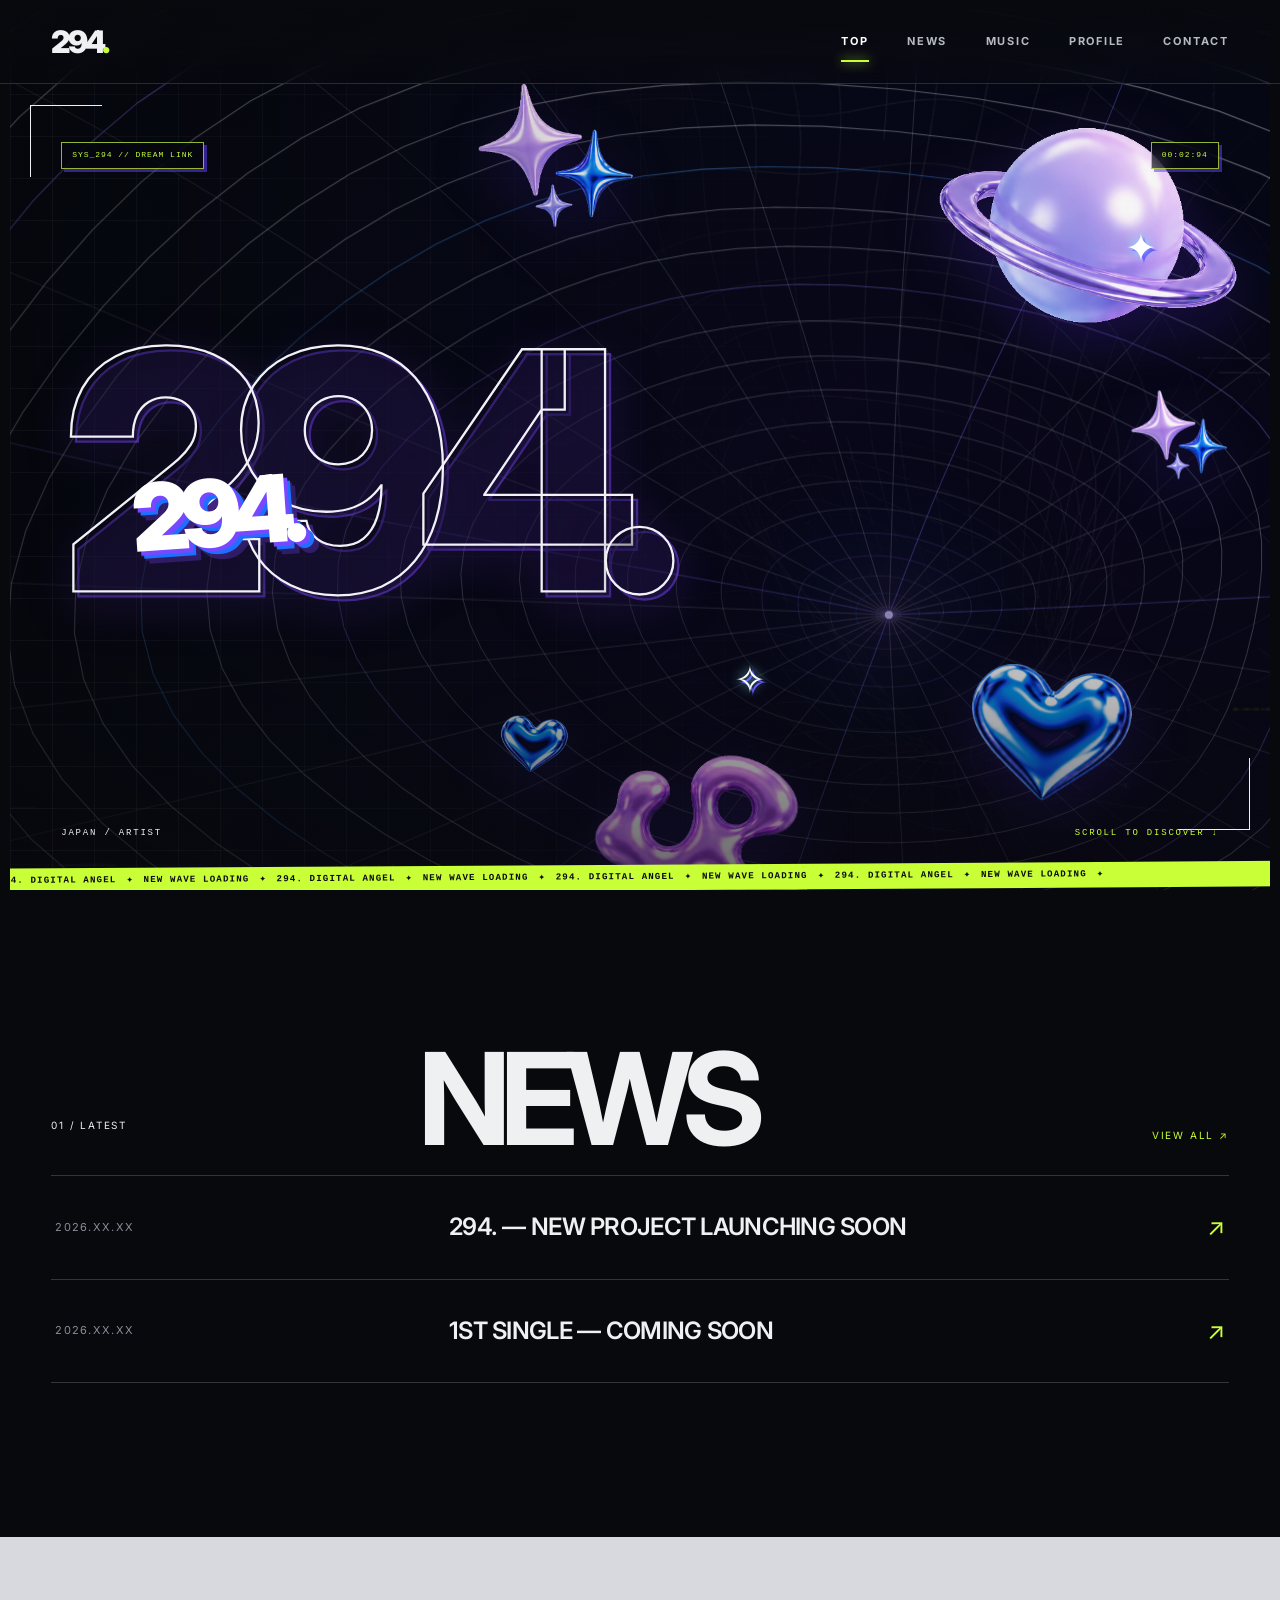
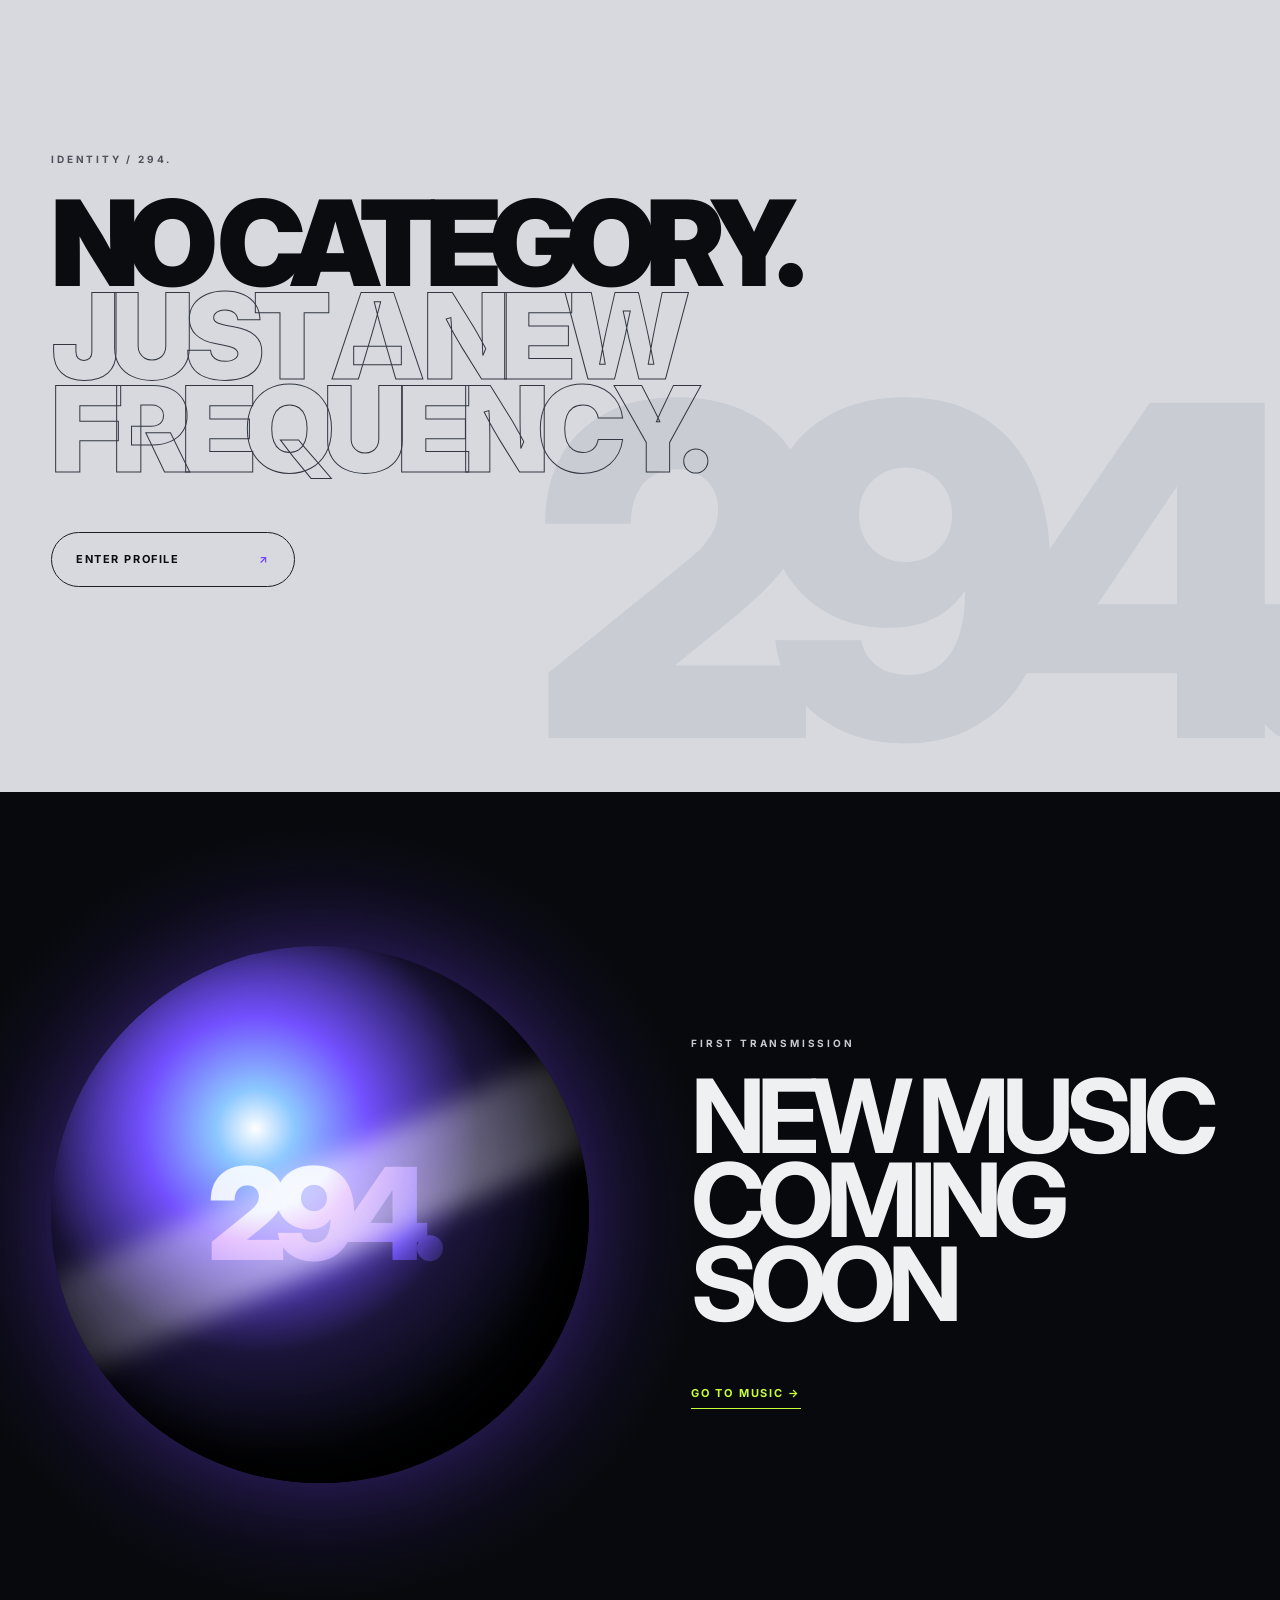
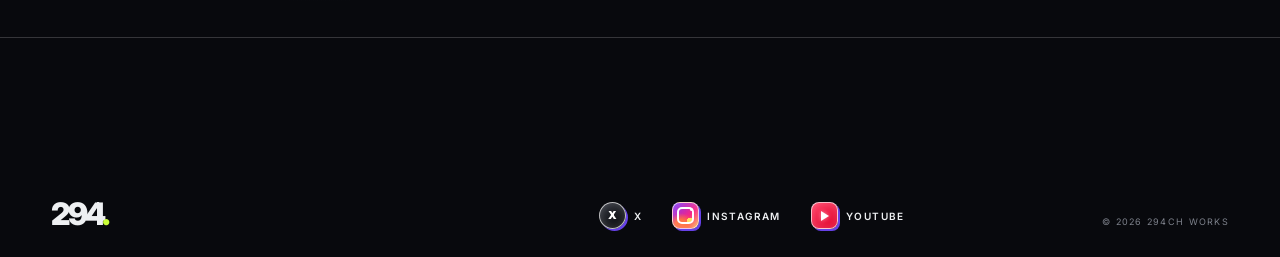
==== commit 2ee96c77: "Improve tunnel quality and add social icons" ====
--- a/index.html
+++ b/index.html
@@ -6,8 +6,8 @@
   <meta name="theme-color" content="#08090d">
   <meta name="description" content="アーティスト 294. のオフィシャルサイト。最新情報、音楽、プロフィールはこちら。">
   <title>294. — Official Website</title>
-  <link rel="stylesheet" href="/assets/site.css?v=20260806-8">
-  <script defer src="/assets/site.js?v=20260806-8"></script>
+  <link rel="stylesheet" href="/assets/site.css?v=20260806-9">
+  <script defer src="/assets/site.js?v=20260806-9"></script>
 </head>
 <body>
   <header class="site-header">
@@ -21,9 +21,8 @@
   <main>
     <section class="hero">
       <div class="tunnel-stage">
-        <img class="hero-art tunnel-layer tunnel-one" src="/assets/images/294-y2k-base-v3.png?v=20260806-8" alt="ワイヤーフレームの無限回廊が続く294.のY2Kキービジュアル">
-        <img class="hero-art tunnel-layer tunnel-two" src="/assets/images/294-y2k-base-v3.png?v=20260806-8" alt="">
-        <img class="hero-art tunnel-layer tunnel-three" src="/assets/images/294-y2k-base-v3.png?v=20260806-8" alt="">
+        <img class="tunnel-texture" src="/assets/images/294-y2k-base-v3.png?v=20260806-9" alt="ワイヤーフレームの無限回廊が続く294.のY2Kキービジュアル">
+        <canvas class="tunnel-canvas" aria-hidden="true"></canvas>
       </div>
       <div class="object-stage" aria-hidden="true">
         <span class="object-layer object-planet" data-depth="1.2"></span>
@@ -73,6 +72,6 @@
     </section>
   </main>
 
-  <footer class="site-footer"><a class="wordmark" href="/">294<span>.</span></a><div class="footer-links"><a href="https://x.com/294ch_com" target="_blank" rel="noopener">X ↗</a><a href="#">INSTAGRAM ↗</a><a href="#">YOUTUBE ↗</a></div><small>© 2026 294CH WORKS</small></footer>
+  <footer class="site-footer"><a class="wordmark" href="/">294<span>.</span></a><div class="footer-links"><a href="https://x.com/294ch_com" target="_blank" rel="noopener"><span class="social-icon social-x" aria-hidden="true">X</span><b>X</b></a><a href="#"><span class="social-icon social-instagram" aria-hidden="true"></span><b>INSTAGRAM</b></a><a href="#"><span class="social-icon social-youtube" aria-hidden="true"></span><b>YOUTUBE</b></a></div><small>© 2026 294CH WORKS</small></footer>
 </body>
 </html>
--- a/assets/site.css
+++ b/assets/site.css
@@ -26,3 +26,25 @@
 @media(max-width:760px){.object-planet{width:92vw;right:-45%;top:10%}.object-heart{width:58vw;right:-14%;bottom:17%}.object-stars{width:48vw;left:-8%;top:14%}.object-blob{width:66vw;right:19%;bottom:-4%}.object-heart-mini{width:25vw;left:13%;bottom:31%}.object-stars-mini{width:31vw;right:-8%;top:45%}.hud-time{display:none}.hero h1:after{font-size:.34em;top:55%;left:8%}}
 @media(prefers-reduced-motion:reduce){*{scroll-behavior:auto!important;animation:none!important;transition:none!important}.reveal{opacity:1;transform:none}.hero-canvas{display:none}.hero-art{opacity:1!important}}
 @keyframes tunnel-flight{0%{opacity:0;transform:scale(.92)}10%{opacity:.8}30%{opacity:.96}45%{opacity:0;transform:scale(2.25)}100%{opacity:0;transform:scale(2.25)}}
+
+/* Hi-DPI procedural tunnel: the raster texture is only a subtle color layer. */
+.tunnel-stage{position:absolute;inset:-2%;z-index:-4;overflow:hidden;background:#030408}
+.tunnel-texture{position:absolute;inset:0;z-index:1;width:100%;height:100%;object-fit:cover;object-position:center;opacity:.1;filter:saturate(1.15) contrast(1.16);mix-blend-mode:screen}
+.tunnel-canvas{position:absolute;inset:0;z-index:0;width:100%;height:100%;display:block}
+
+/* Compact custom social marks keep the footer/profile consistent with the Y2K UI. */
+.footer-links a{display:inline-flex;align-items:center;gap:8px}
+.footer-links b{font:inherit;font-weight:600}
+.social-icon{position:relative;display:inline-grid;place-items:center;width:27px;height:27px;flex:none;overflow:hidden;border:1px solid rgba(255,255,255,.72);background:linear-gradient(145deg,rgba(255,255,255,.24),rgba(73,46,164,.54));color:#fff;box-shadow:2px 2px 0 rgba(112,72,255,.9),inset 0 0 8px rgba(255,255,255,.2);font-style:normal;line-height:1;transition:transform .2s ease,box-shadow .2s ease}
+a:hover>.social-icon,a:hover span>.social-icon{transform:translate(-1px,-1px);box-shadow:4px 4px 0 rgba(112,72,255,.9),inset 0 0 8px rgba(255,255,255,.28)}
+.social-x{border-radius:50%;font-size:11px;font-weight:900;letter-spacing:-.08em;background:linear-gradient(145deg,#30333c,#050608)}
+.social-instagram{border-radius:8px;background:radial-gradient(circle at 67% 70%,#ffe15f 0 11%,transparent 12%),radial-gradient(circle at 33% 92%,#ff7043 0 22%,transparent 45%),linear-gradient(135deg,#7b36ff,#f72585 58%,#ffba49)}
+.social-instagram:before{content:"";position:absolute;width:13px;height:13px;border:2px solid #fff;border-radius:5px}
+.social-instagram:after{content:"";position:absolute;width:3px;height:3px;right:5px;top:5px;border-radius:50%;background:#fff}
+.social-youtube{border-radius:8px;background:linear-gradient(145deg,#ff3d63,#df002b)}
+.social-youtube:before{content:"";width:0;height:0;margin-left:2px;border-top:5px solid transparent;border-bottom:5px solid transparent;border-left:8px solid #fff;filter:drop-shadow(0 0 2px rgba(255,255,255,.5))}
+.social-stack span{display:inline-flex;align-items:center;gap:11px}
+.social-stack .social-icon{width:31px;height:31px}
+
+@media(max-width:760px){.footer-links{gap:14px;flex-wrap:wrap}.footer-links a{gap:6px}.footer-links b{font-size:8px}.tunnel-stage{inset:-1%}}
+@media(prefers-reduced-motion:reduce){.tunnel-canvas{display:block}}
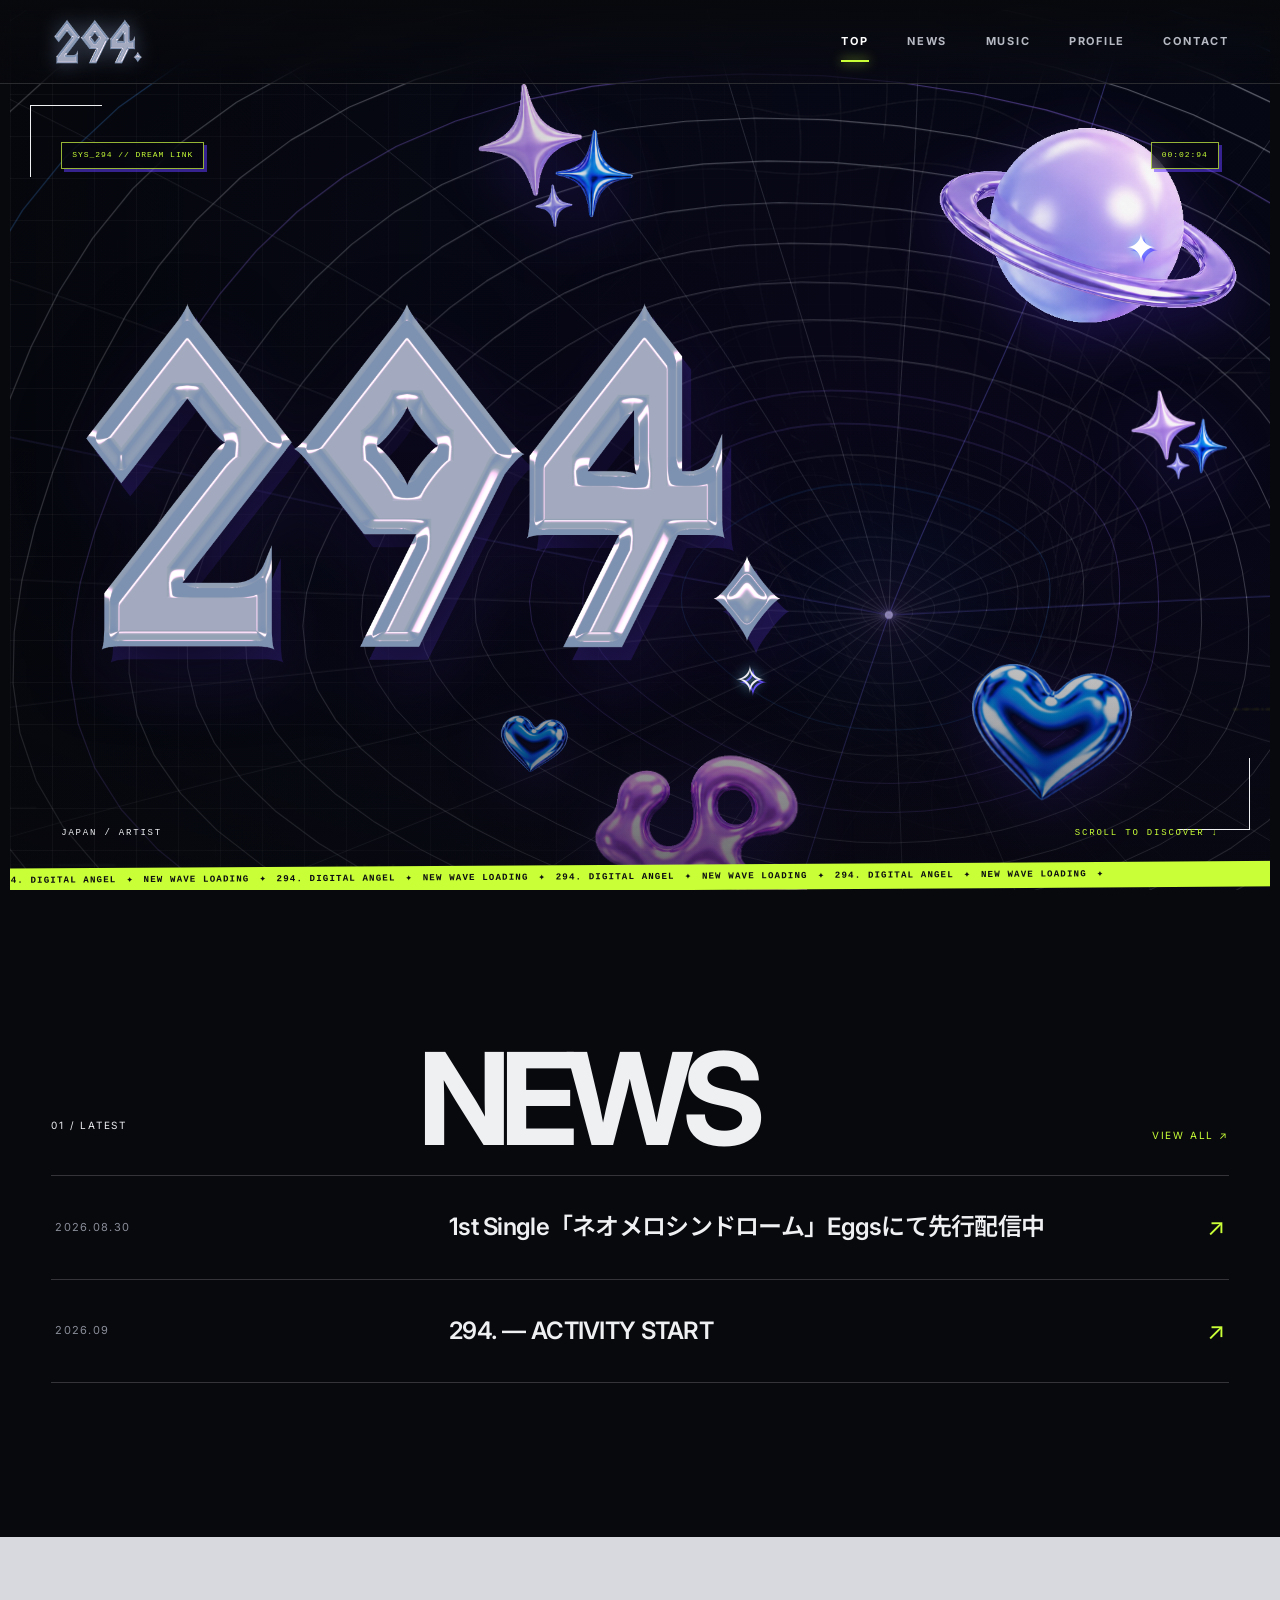
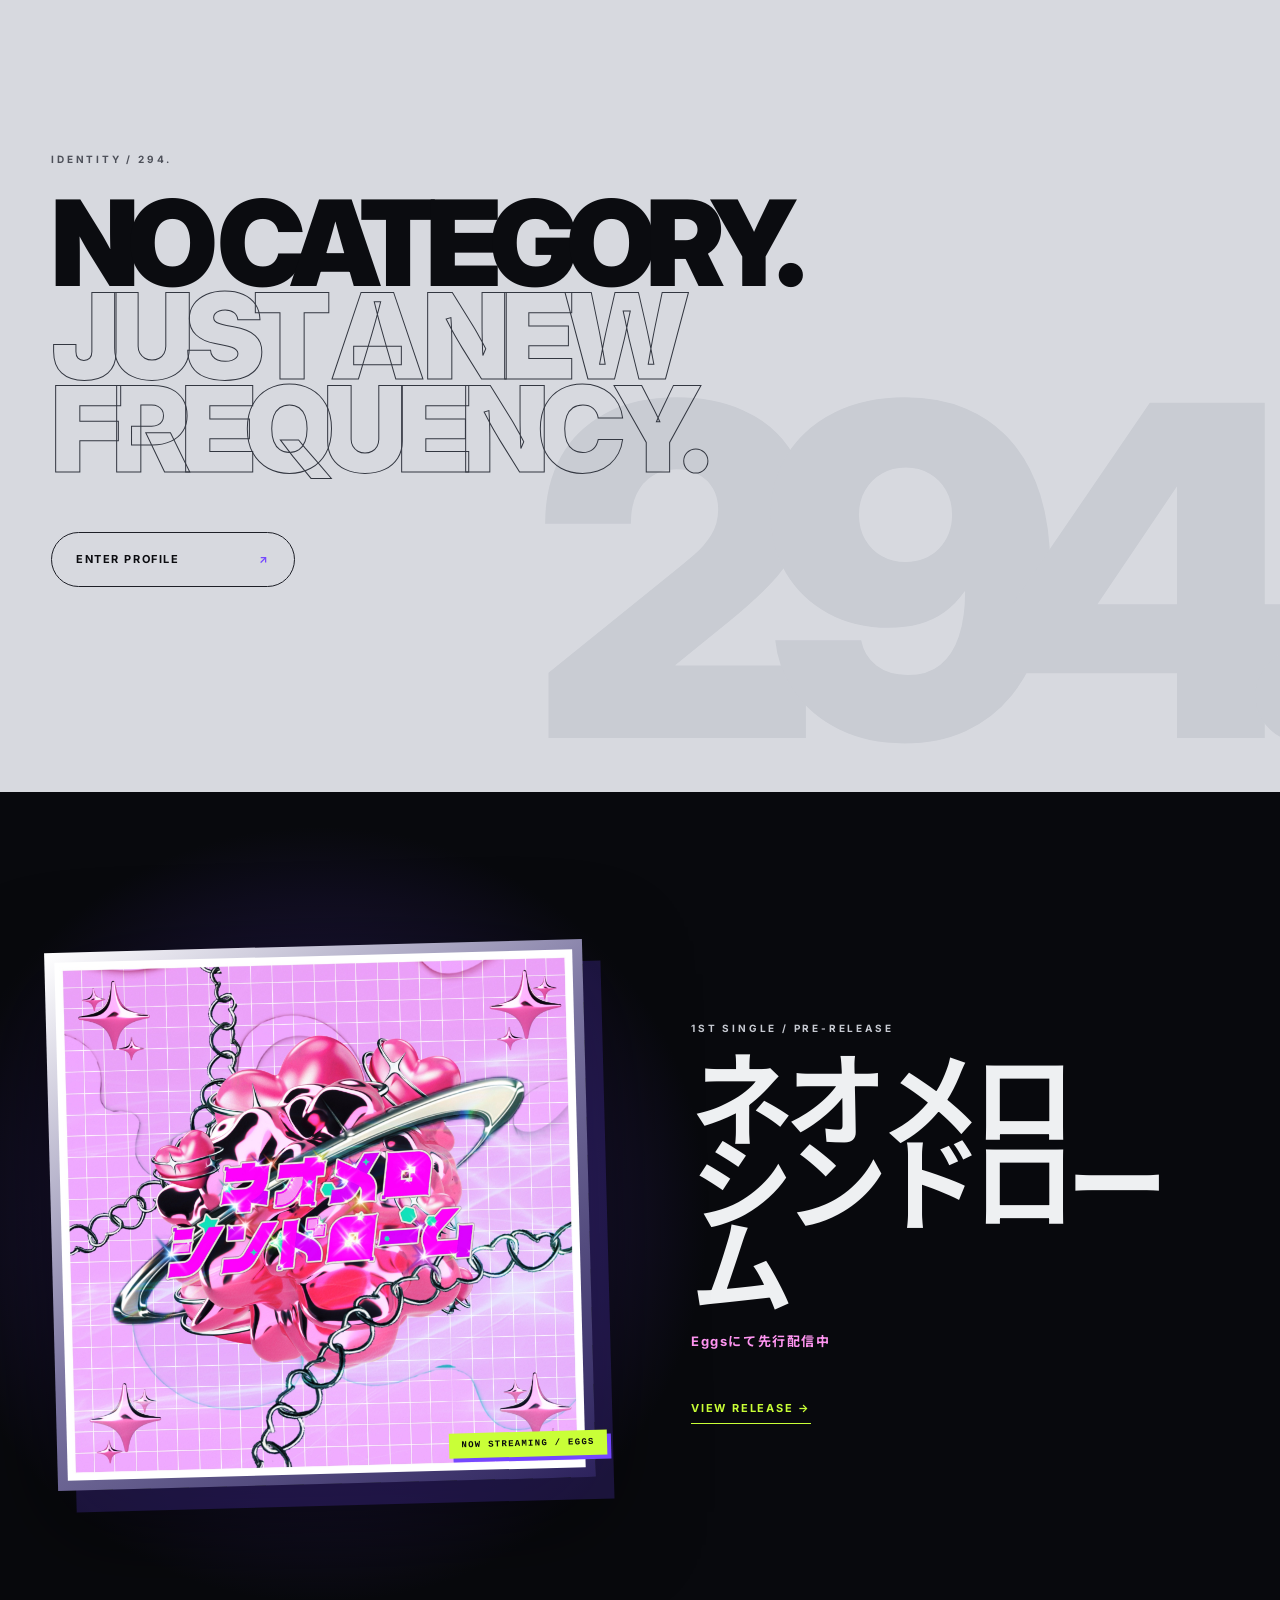
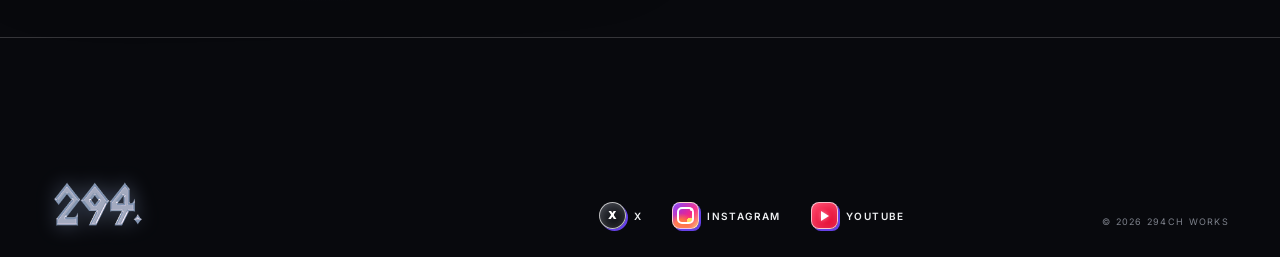
==== commit 344e2da6: "Add first single artwork and updated artist profile" ====
--- a/index.html
+++ b/index.html
@@ -6,12 +6,20 @@
   <meta name="theme-color" content="#08090d">
   <meta name="description" content="アーティスト 294. のオフィシャルサイト。最新情報、音楽、プロフィールはこちら。">
   <title>294. — Official Website</title>
-  <link rel="stylesheet" href="/assets/site.css?v=20260806-9">
-  <script defer src="/assets/site.js?v=20260806-9"></script>
+  <meta property="og:title" content="294. — 1st Single『ネオメロシンドローム』">
+  <meta property="og:description" content="1st Single『ネオメロシンドローム』Eggsにて先行配信中。">
+  <meta property="og:type" content="website">
+  <meta property="og:image" content="https://294ch.com/assets/images/og-294-neomero.png">
+  <meta name="twitter:card" content="summary_large_image">
+  <meta name="twitter:title" content="294. — 1st Single『ネオメロシンドローム』">
+  <meta name="twitter:description" content="Eggsにて先行配信中。">
+  <meta name="twitter:image" content="https://294ch.com/assets/images/og-294-neomero.png">
+  <link rel="stylesheet" href="/assets/site.css?v=20260830-1">
+  <script defer src="/assets/site.js?v=20260830-1"></script>
 </head>
 <body>
   <header class="site-header">
-    <a class="wordmark" href="/" aria-label="294. トップへ">294<span>.</span></a>
+    <a class="wordmark" href="/" aria-label="294. トップへ"><img src="/assets/images/294-logo.png" alt="294."></a>
     <button class="menu-button" type="button" aria-expanded="false" aria-controls="site-nav"><span></span><span></span><span></span><b>MENU</b></button>
     <nav id="site-nav" class="site-nav" aria-label="メインメニュー">
       <a class="active" href="/">TOP</a><a href="/news/">NEWS</a><a href="/discography/">MUSIC</a><a href="/about/">PROFILE</a><a href="/contact/">CONTACT</a>
@@ -40,7 +48,7 @@
         <span class="corner corner-a"></span><span class="corner corner-b"></span>
       </div>
       <div class="hero-copy">
-        <h1><span>294</span><i>.</i></h1>
+        <h1 class="hero-logo"><img src="/assets/images/294-logo.png" alt="294."></h1>
       </div>
       <div class="hero-footer"><span>JAPAN / ARTIST</span><a href="#latest">SCROLL TO DISCOVER ↓</a></div>
       <div class="signal-strip" aria-hidden="true"><span>294. DIGITAL ANGEL　✦　NEW WAVE LOADING　✦　294. DIGITAL ANGEL　✦　NEW WAVE LOADING　✦　</span><span>294. DIGITAL ANGEL　✦　NEW WAVE LOADING　✦　294. DIGITAL ANGEL　✦　NEW WAVE LOADING　✦　</span></div>
@@ -48,14 +56,14 @@
 
     <section id="latest" class="section latest reveal">
       <div class="section-head"><p>01 / LATEST</p><h2>NEWS</h2><a href="/news/">VIEW ALL ↗</a></div>
-      <a class="news-feature" href="/news/#debut">
-        <span class="news-date">2026.XX.XX</span>
-        <span class="news-title">294. — NEW PROJECT LAUNCHING SOON</span>
+      <a class="news-feature" href="/news/#neomero">
+        <span class="news-date">2026.08.30</span>
+        <span class="news-title">1st Single「ネオメロシンドローム」Eggsにて先行配信中</span>
         <span class="arrow">↗</span>
       </a>
-      <a class="news-feature" href="/news/#single">
-        <span class="news-date">2026.XX.XX</span>
-        <span class="news-title">1ST SINGLE — COMING SOON</span>
+      <a class="news-feature" href="/news/#start">
+        <span class="news-date">2026.09</span>
+        <span class="news-title">294. — ACTIVITY START</span>
         <span class="arrow">↗</span>
       </a>
     </section>
@@ -67,11 +75,11 @@
     </section>
 
     <section class="music-tease reveal">
-      <div class="orb" aria-hidden="true"><span>294.</span></div>
-      <div><p class="eyebrow">FIRST TRANSMISSION</p><h2>NEW MUSIC<br>COMING SOON</h2><a class="text-link" href="/discography/">GO TO MUSIC →</a></div>
+      <a class="single-art-card" href="/discography/" aria-label="ネオメロシンドロームの詳細を見る"><img src="/assets/images/neo-melo-syndrome.jpg" alt="1st Single ネオメロシンドローム アートワーク"><span>NOW STREAMING / EGGS</span></a>
+      <div><p class="eyebrow">1ST SINGLE / PRE-RELEASE</p><h2>ネオメロ<br>シンドローム</h2><p class="release-status">Eggsにて先行配信中</p><a class="text-link" href="/discography/">VIEW RELEASE →</a></div>
     </section>
   </main>
 
-  <footer class="site-footer"><a class="wordmark" href="/">294<span>.</span></a><div class="footer-links"><a href="https://x.com/294ch_com" target="_blank" rel="noopener"><span class="social-icon social-x" aria-hidden="true">X</span><b>X</b></a><a href="#"><span class="social-icon social-instagram" aria-hidden="true"></span><b>INSTAGRAM</b></a><a href="#"><span class="social-icon social-youtube" aria-hidden="true"></span><b>YOUTUBE</b></a></div><small>© 2026 294CH WORKS</small></footer>
+  <footer class="site-footer"><a class="wordmark" href="/" aria-label="294. トップへ"><img src="/assets/images/294-logo.png" alt="294."></a><div class="footer-links"><a href="https://x.com/294ch_com" target="_blank" rel="noopener"><span class="social-icon social-x" aria-hidden="true">X</span><b>X</b></a><a href="#"><span class="social-icon social-instagram" aria-hidden="true"></span><b>INSTAGRAM</b></a><a href="#"><span class="social-icon social-youtube" aria-hidden="true"></span><b>YOUTUBE</b></a></div><small>© 2026 294CH WORKS</small></footer>
 </body>
 </html>
--- a/assets/site.css
+++ b/assets/site.css
@@ -48,3 +48,31 @@
 
 @media(max-width:760px){.footer-links{gap:14px;flex-wrap:wrap}.footer-links a{gap:6px}.footer-links b{font-size:8px}.tunnel-stage{inset:-1%}}
 @media(prefers-reduced-motion:reduce){.tunnel-canvas{display:block}}
+
+/* 2026.09 brand and first-single update */
+.wordmark{display:inline-flex;align-items:center;width:94px;height:50px;font-size:0;letter-spacing:0}
+.wordmark img{width:100%;height:auto;filter:drop-shadow(0 0 10px rgba(180,205,255,.35))}
+.hero-copy{width:min(58vw,850px)}
+.hero h1.hero-logo{width:100%;margin:0;font-size:0;line-height:1;letter-spacing:0;filter:drop-shadow(9px 13px 0 rgba(103,65,255,.28))}
+.hero h1.hero-logo:after{display:none}
+.hero h1.hero-logo img{width:100%;height:auto;filter:drop-shadow(0 16px 35px rgba(0,0,0,.68))}
+.single-art-card{position:relative;display:block;max-width:680px;padding:10px;background:linear-gradient(145deg,#fff,#7a74a0 48%,#2d235d);box-shadow:18px 22px 0 rgba(112,72,255,.2),0 35px 100px rgba(0,0,0,.6);transform:rotate(-1.5deg);transition:transform .35s ease,box-shadow .35s ease}
+.single-art-card:hover{transform:rotate(0) translateY(-5px);box-shadow:22px 28px 0 rgba(112,72,255,.28),0 40px 110px rgba(0,0,0,.7)}
+.single-art-card img{width:100%;aspect-ratio:1;object-fit:cover}
+.single-art-card span{position:absolute;right:-12px;bottom:22px;padding:8px 12px;background:var(--lime);color:#08090d;font:800 9px/1 monospace;letter-spacing:.14em;box-shadow:4px 4px 0 #7448ff}
+.release-status{margin:-32px 0 42px;color:#ff95f1;font-size:13px;font-weight:700;letter-spacing:.12em}
+.release-cover{padding:9px;background:linear-gradient(145deg,#fff,#a79ac8 46%,#4c2a87)}
+.release-cover img{width:100%;aspect-ratio:1;object-fit:cover}
+.release-description{max-width:580px;margin-top:28px!important;color:#b7bac3!important;font-size:13px!important;letter-spacing:0!important;line-height:1.9}
+.platforms a{display:inline-flex;padding:12px 18px;border:1px solid var(--lime);border-radius:40px;color:var(--lime);font-size:9px;font-weight:800;letter-spacing:.14em;transition:.2s}
+.platforms a:hover{background:var(--lime);color:#08090d;box-shadow:0 0 25px rgba(201,255,55,.25)}
+.news-release{grid-template-columns:1fr 2.2fr minmax(180px,280px);align-items:center}
+.news-release>img{width:100%;aspect-ratio:1;object-fit:cover;padding:5px;background:linear-gradient(145deg,#fff,#7851b5);box-shadow:10px 12px 0 rgba(112,72,255,.18)}
+.news-cta{display:inline-block;margin-top:20px;color:var(--lime);font-size:9px;font-weight:800;letter-spacing:.15em;border-bottom:1px solid var(--lime);padding-bottom:6px}
+.page-title h1.profile-logo-title{width:min(55vw,820px);margin:28px 0;font-size:0;line-height:1;letter-spacing:0}
+.profile-logo-title img{width:100%;height:auto;filter:drop-shadow(8px 12px 0 rgba(112,72,255,.25))}
+.profile-brand-panel{position:relative;display:grid;place-items:center;background:radial-gradient(circle at 30% 25%,rgba(255,145,235,.3),transparent 34%),radial-gradient(circle at 70% 72%,rgba(112,72,255,.45),transparent 38%),#10101a}
+.profile-brand-panel:before{content:"";position:absolute;inset:0;background-image:linear-gradient(rgba(255,255,255,.08) 1px,transparent 1px),linear-gradient(90deg,rgba(255,255,255,.08) 1px,transparent 1px);background-size:44px 44px;mask-image:linear-gradient(#000,transparent 88%)}
+.profile-brand-panel img{position:relative;width:78%;height:auto;object-fit:contain;padding:0;filter:drop-shadow(0 22px 45px rgba(0,0,0,.55))}
+
+@media(max-width:760px){.wordmark{width:78px;height:44px}.hero-copy{width:88vw;left:5vw;bottom:125px}.hero h1.hero-logo{width:100%}.music-tease h2{font-size:13vw}.single-art-card{max-width:88vw;margin:0 auto}.release-status{margin:-28px 0 36px}.news-release{grid-template-columns:1fr auto}.news-release>img{grid-column:1/3;width:min(100%,420px);margin-top:22px}.page-title h1.profile-logo-title{width:88vw}.profile-brand-panel{min-height:430px}.profile-brand-panel img{width:88%}}
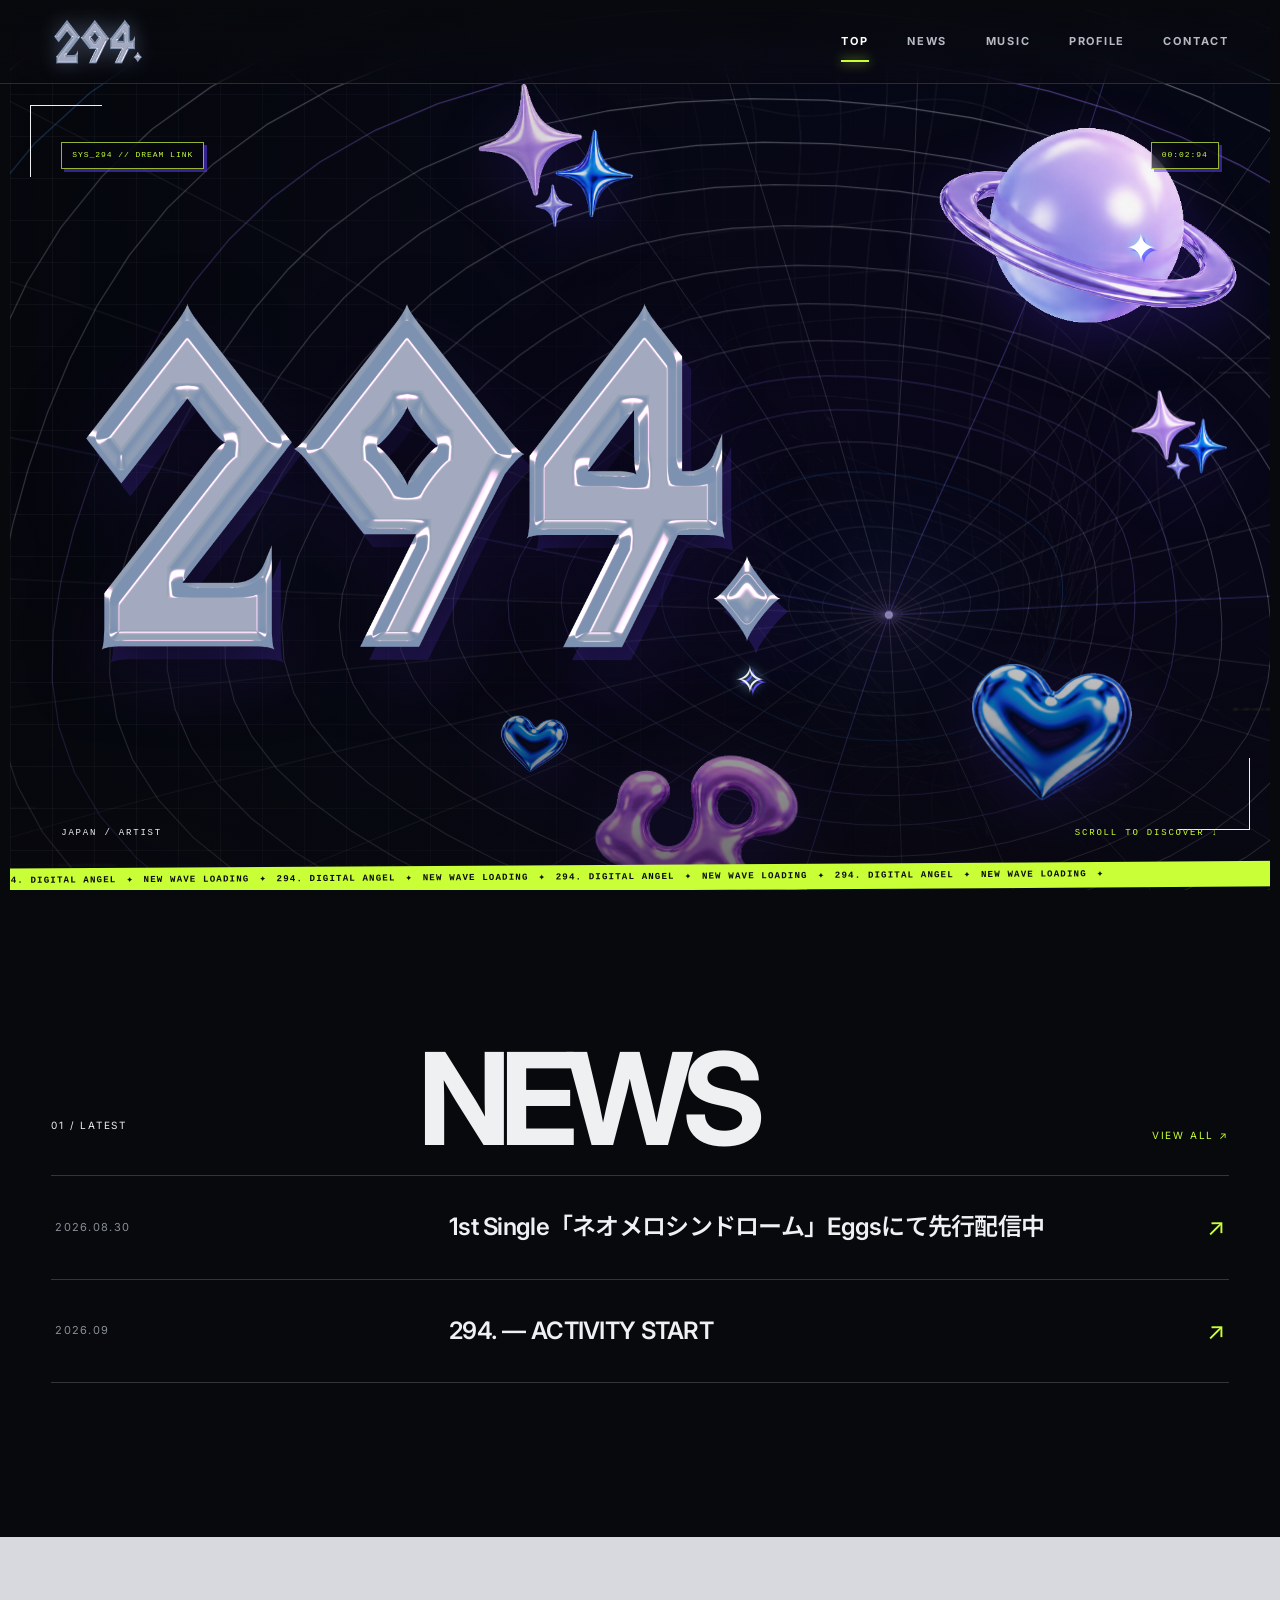
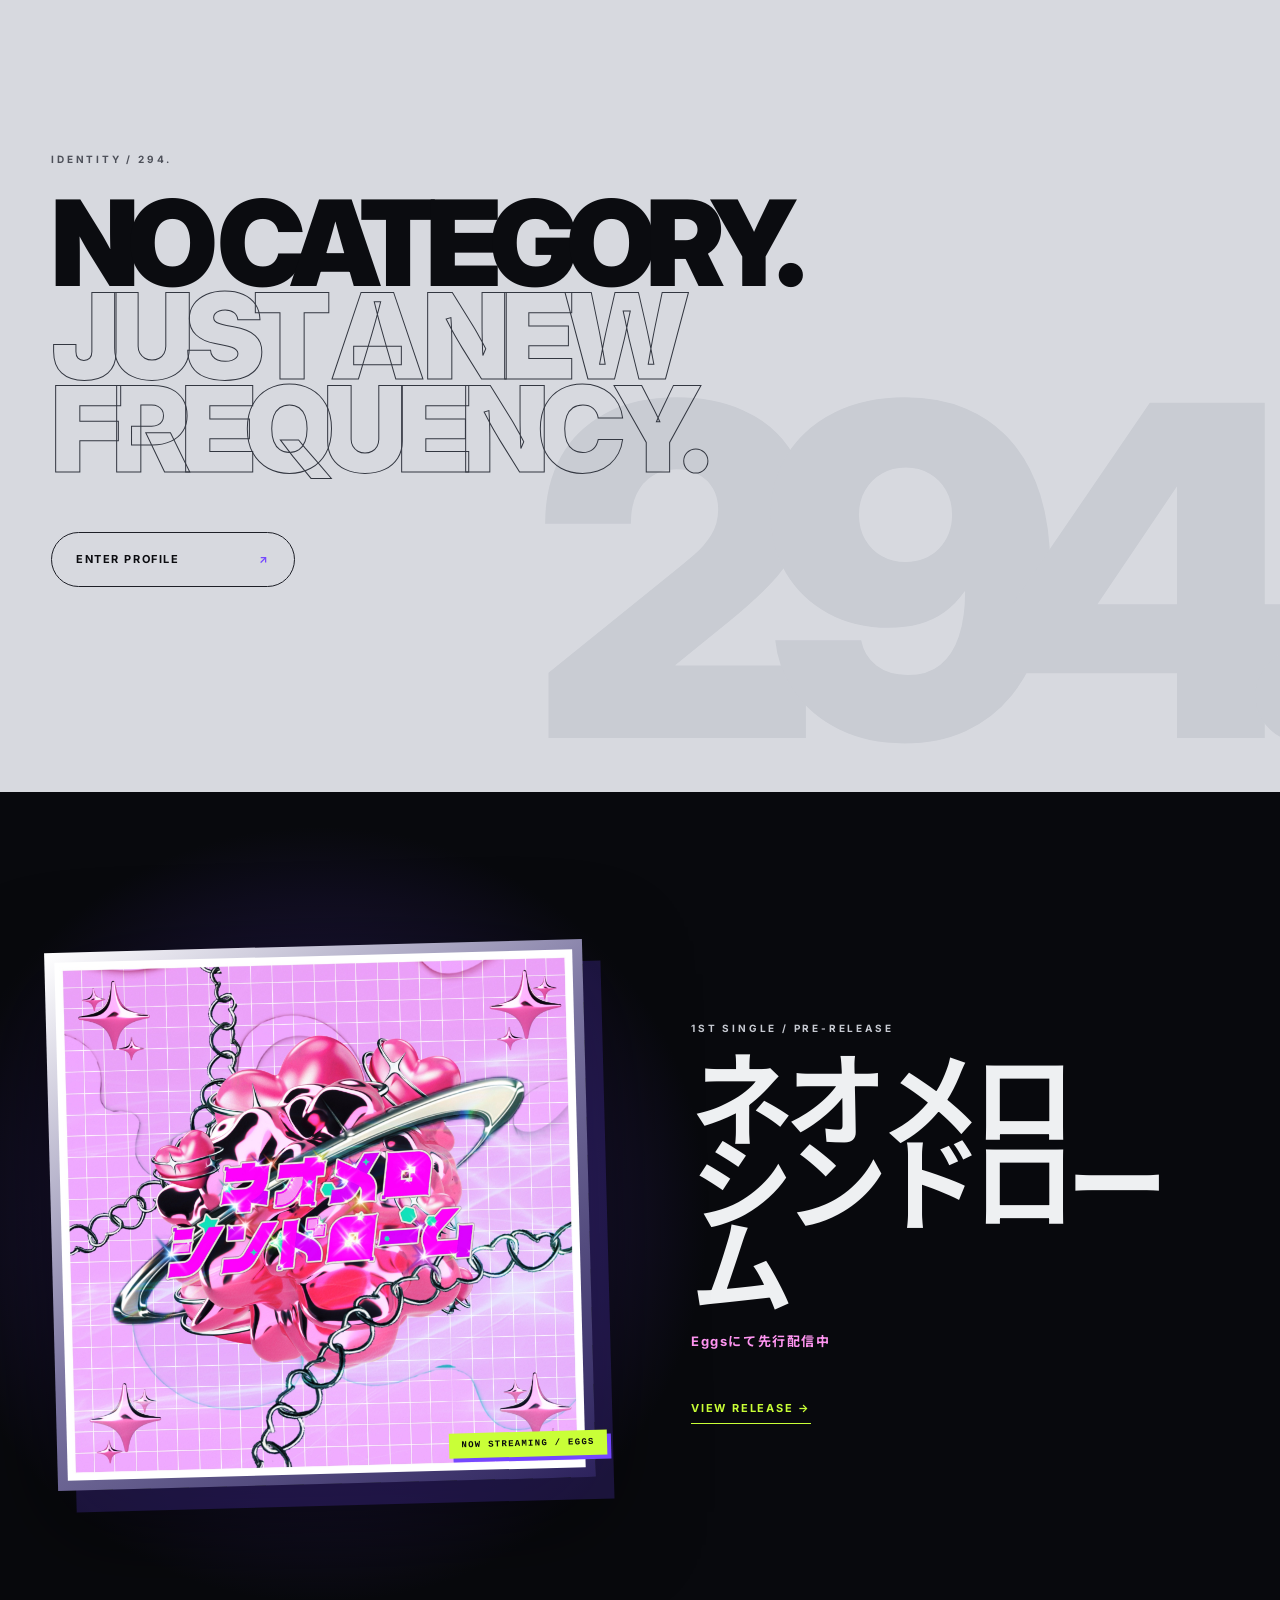
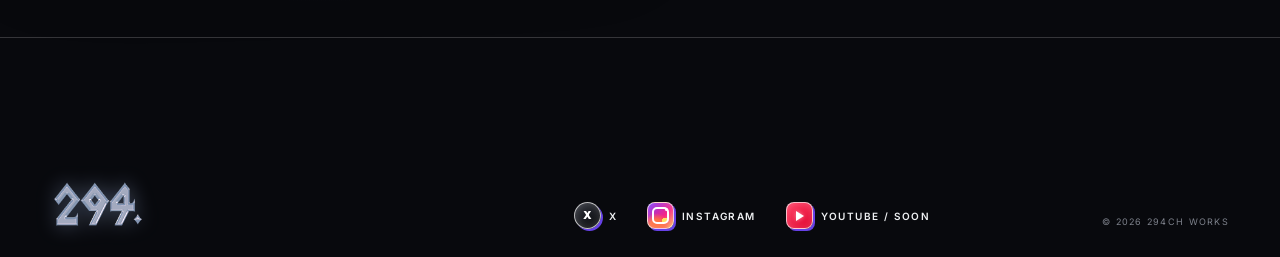
==== commit 7e303b4b: "Update Eggs and Instagram links" ====
--- a/index.html
+++ b/index.html
@@ -14,8 +14,8 @@
   <meta name="twitter:title" content="294. — 1st Single『ネオメロシンドローム』">
   <meta name="twitter:description" content="Eggsにて先行配信中。">
   <meta name="twitter:image" content="https://294ch.com/assets/images/og-294-neomero.png">
-  <link rel="stylesheet" href="/assets/site.css?v=20260830-1">
-  <script defer src="/assets/site.js?v=20260830-1"></script>
+  <link rel="stylesheet" href="/assets/site.css?v=20260830-2">
+  <script defer src="/assets/site.js?v=20260830-2"></script>
 </head>
 <body>
   <header class="site-header">
@@ -80,6 +80,6 @@
     </section>
   </main>
 
-  <footer class="site-footer"><a class="wordmark" href="/" aria-label="294. トップへ"><img src="/assets/images/294-logo.png" alt="294."></a><div class="footer-links"><a href="https://x.com/294ch_com" target="_blank" rel="noopener"><span class="social-icon social-x" aria-hidden="true">X</span><b>X</b></a><a href="#"><span class="social-icon social-instagram" aria-hidden="true"></span><b>INSTAGRAM</b></a><a href="#"><span class="social-icon social-youtube" aria-hidden="true"></span><b>YOUTUBE</b></a></div><small>© 2026 294CH WORKS</small></footer>
+  <footer class="site-footer"><a class="wordmark" href="/" aria-label="294. トップへ"><img src="/assets/images/294-logo.png" alt="294."></a><div class="footer-links"><a href="https://x.com/294ch_com" target="_blank" rel="noopener"><span class="social-icon social-x" aria-hidden="true">X</span><b>X</b></a><a href="https://www.instagram.com/294ch_com/" target="_blank" rel="noopener"><span class="social-icon social-instagram" aria-hidden="true"></span><b>INSTAGRAM</b></a><a href="#" aria-label="YouTube 準備中"><span class="social-icon social-youtube" aria-hidden="true"></span><b>YOUTUBE / SOON</b></a></div><small>© 2026 294CH WORKS</small></footer>
 </body>
 </html>
